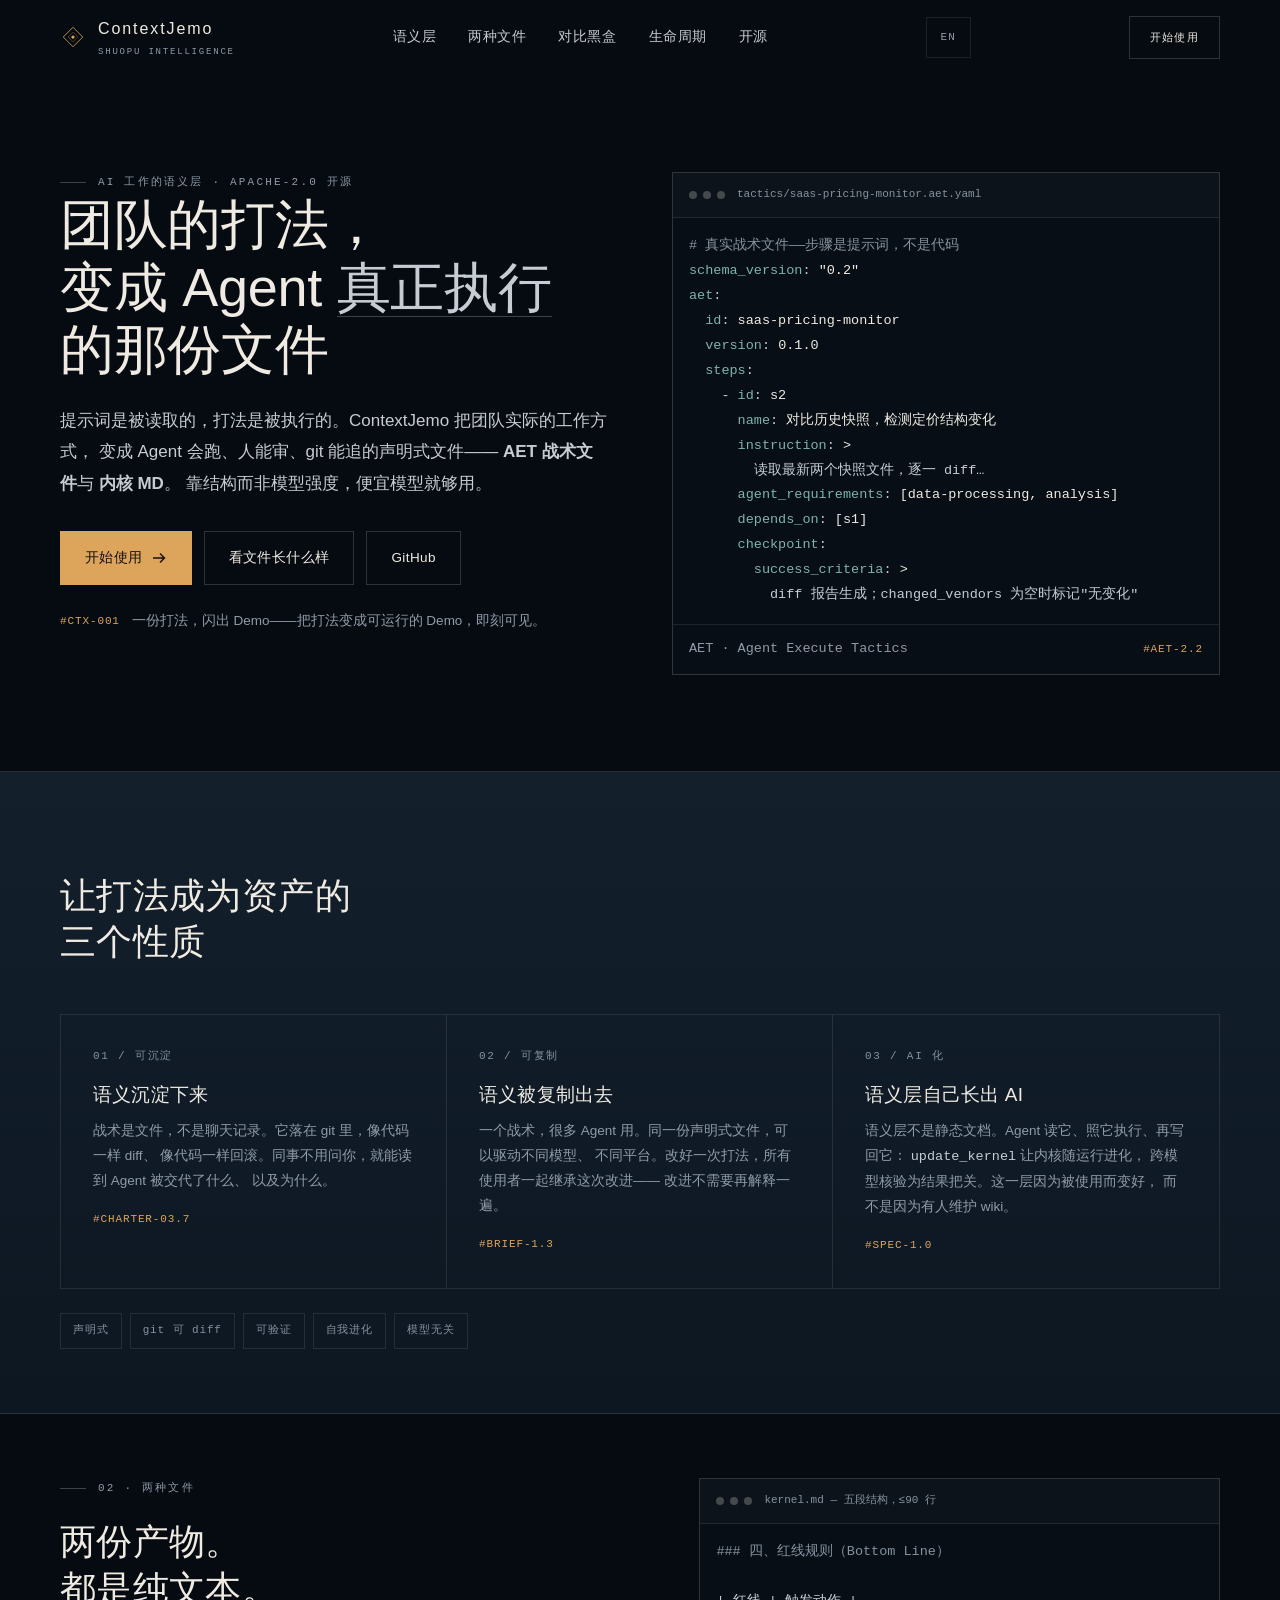
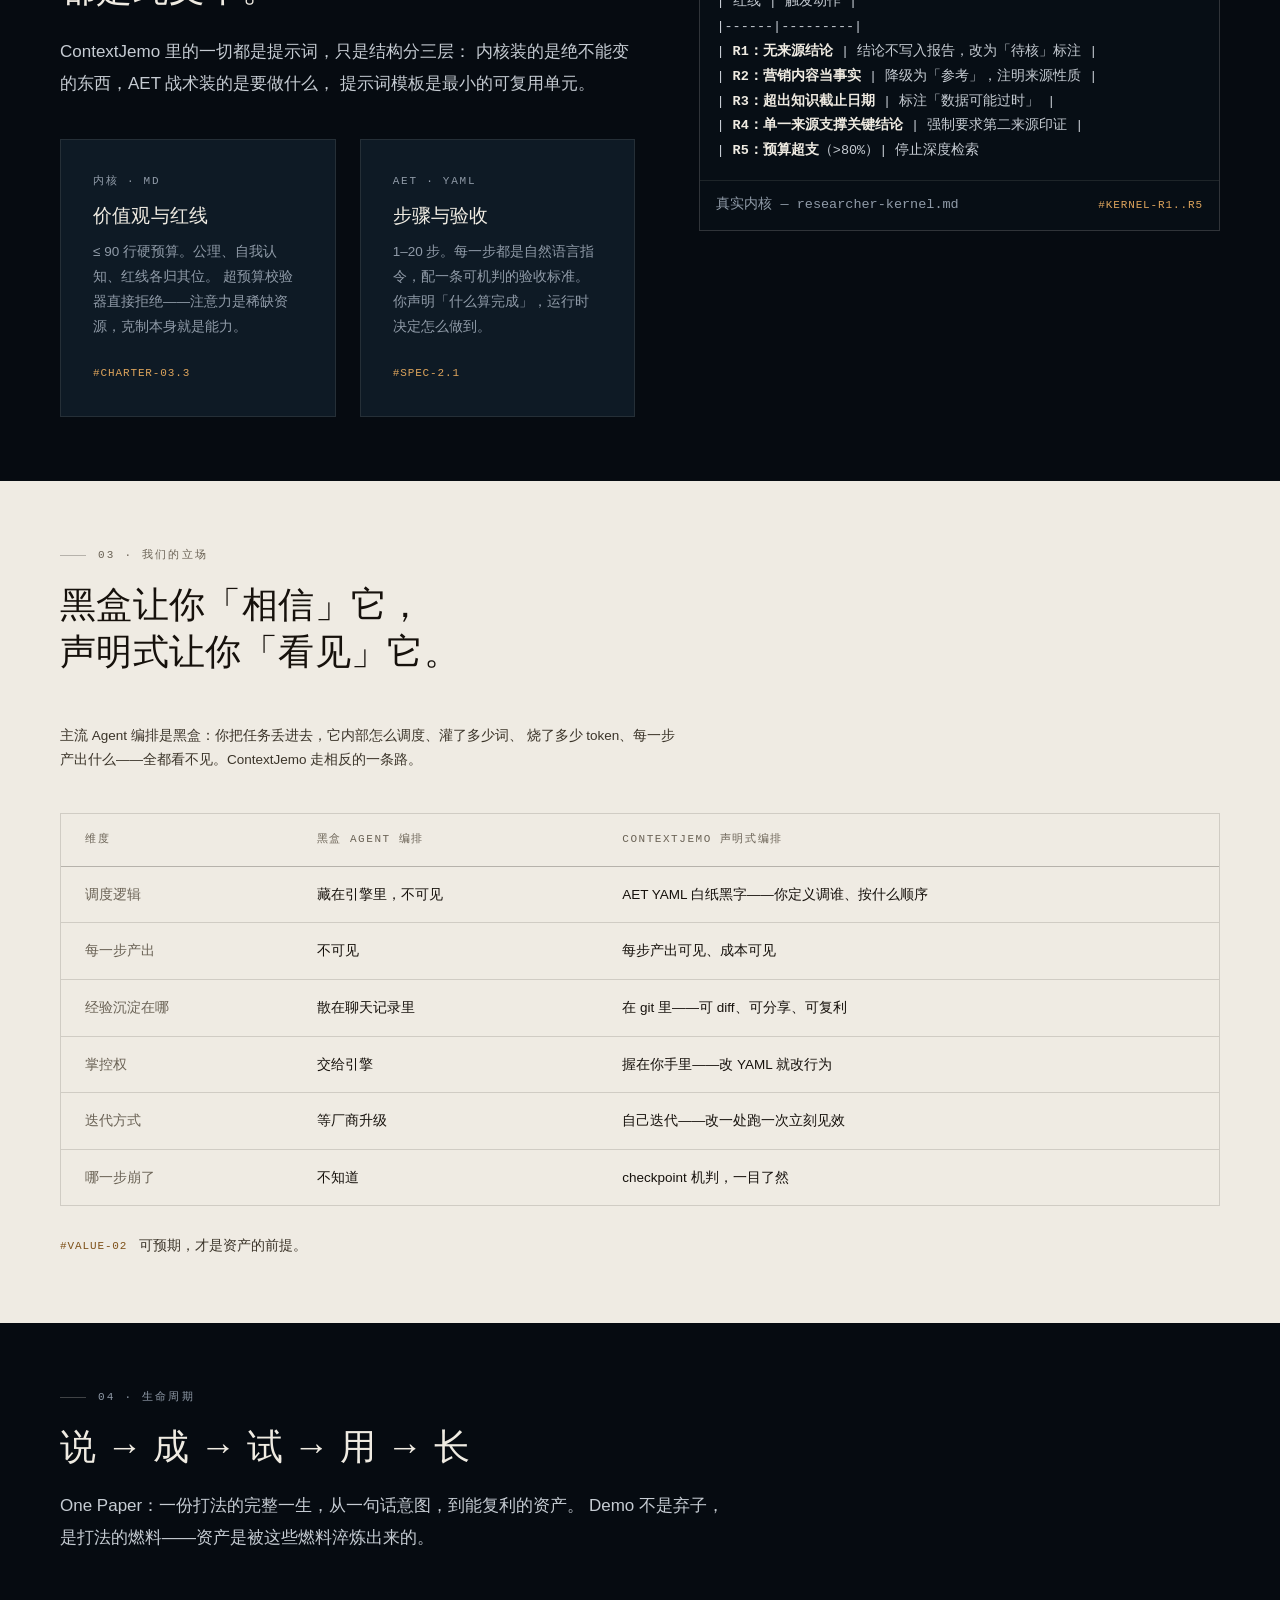
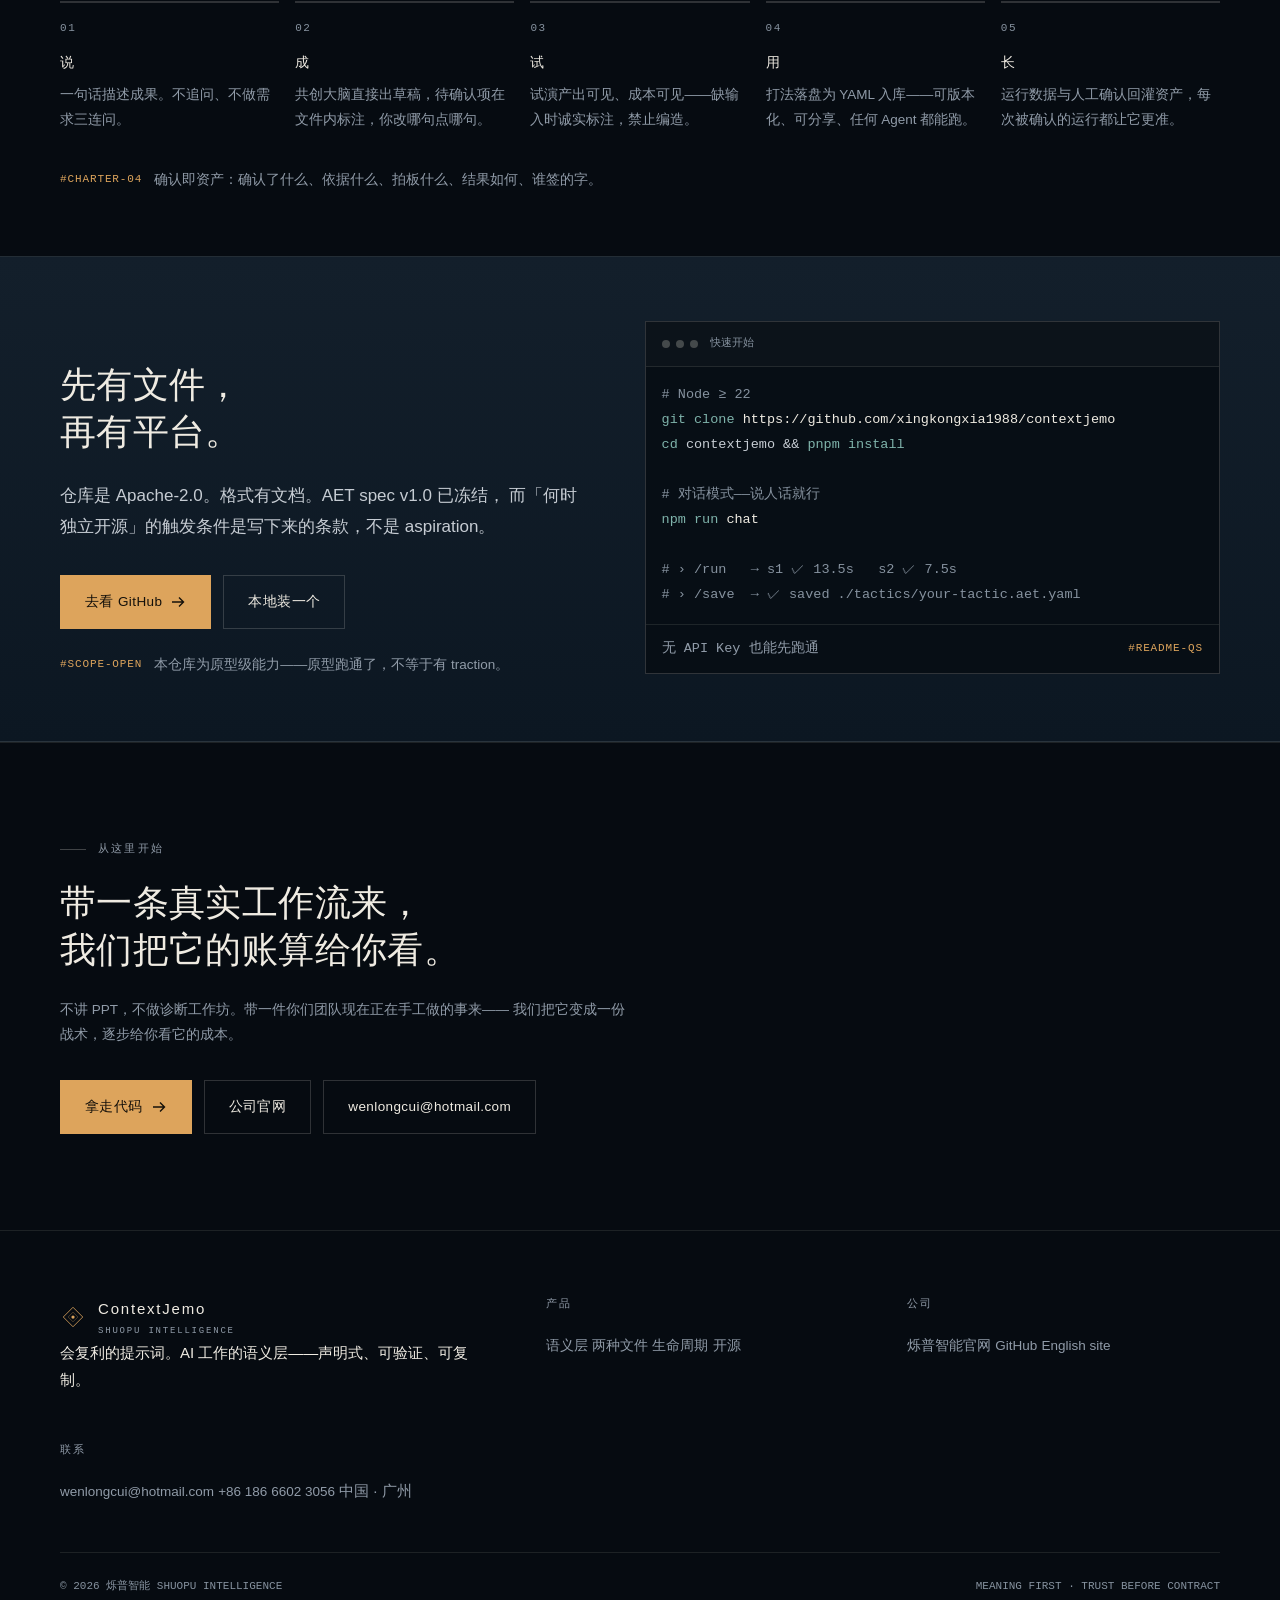
==== cn/index.html @ 175b1770 "ContextJemo 双语产品站（英文根路径 + /cn/ 中文） - 主题：语义层 AI —— 可沉淀 / 可复制 / 语义层 AI 化 - 设计系统按 design/creed.md 收紧：6 " ====
<!DOCTYPE html>
<html lang="zh-CN">
<head>
<meta charset="UTF-8">
<meta name="viewport" content="width=device-width, initial-scale=1.0">
<title>ContextJemo — AI 工作的语义层 | 会复利的提示词</title>
<meta name="description" content="ContextJemo 是 AI 工作的语义层。把团队的打法变成 Agent 真正执行的可执行文件——声明式、可验证、可复制。便宜模型就够。">
<meta name="theme-color" content="#060B11">
<meta property="og:title" content="ContextJemo — AI 工作的语义层">
<meta property="og:description" content="把团队的打法变成 Agent 真正执行的可执行文件。">
<meta property="og:type" content="website">
<link rel="stylesheet" href="../assets/css/site.css">
<link rel="icon" href="../assets/logo/cj-favicon.svg" type="image/svg+xml">
<link rel="alternate" hreflang="zh-CN" href="/cn/">
<link rel="alternate" hreflang="en" href="/">
</head>
<body>

<a class="skip" href="#main">跳到主要内容</a>

<header class="nav">
  <div class="wrap">
    <a class="brand" href="./" aria-label="ContextJemo 首页">
      <svg viewBox="0 0 32 32" fill="none" aria-hidden="true">
        <path d="M16 4 L28 16 L16 28 L4 16 Z" stroke="#DDA45C" stroke-width="1"/>
        <path d="M16 10 L22 16 L16 22 L10 16 Z" stroke="#DDA45C" stroke-width="0.8" opacity="0.45"/>
        <circle cx="16" cy="16" r="2" fill="#DDA45C"/>
      </svg>
      <span class="brand-name">ContextJemo<span>SHUOPU INTELLIGENCE</span></span>
    </a>
    <nav class="nav-links" id="navLinks">
      <a href="#semantic-layer">语义层</a>
      <a href="#files">两种文件</a>
      <a href="#blackbox">对比黑盒</a>
      <a href="#lifecycle">生命周期</a>
      <a href="#open">开源</a>
      <a class="nav-mobile-cta" href="#start">开始使用 →</a>
    </nav>
    <a class="nav-lang" href="../" lang="en" hreflang="en" aria-label="English version">EN</a>
    <a class="nav-cta" href="#start">开始使用</a>
    <button class="burger" aria-label="菜单" aria-expanded="false"><span></span><span></span><span></span></button>
  </div>
</header>

<main id="main">

<!-- ================= HERO ================= -->
<section class="hero">
  <div class="wrap hero-grid">
    <div>
      <div class="eyebrow rv">AI 工作的语义层 · Apache-2.0 开源</div>
      <h1 class="h-display rv rv-d1">团队的打法，<br>变成 Agent <span class="hl">真正执行</span><br>的那份文件</h1>
      <p class="hero-sub rv rv-d2">
        提示词是被读取的，打法是被执行的。ContextJemo 把团队实际的工作方式，
        变成 Agent 会跑、人能审、git 能追的声明式文件——
        <strong style="color:var(--text-2)">AET 战术文件</strong>与
        <strong style="color:var(--text-2)">内核 MD</strong>。
        靠结构而非模型强度，便宜模型就够用。
      </p>
      <div class="hero-actions rv rv-d3">
        <a class="btn btn--solid" href="#start">
          开始使用
          <svg viewBox="0 0 16 16" fill="none" stroke="currentColor" stroke-width="1.4"><path d="M2 8h11M9 3.5 13.5 8 9 12.5"/></svg>
        </a>
        <a class="btn btn--ghost" href="#files">看文件长什么样</a>
        <a class="btn btn--ghost" href="https://github.com/xingkongxia1988/contextjemo">GitHub</a>
      </div>
      <div class="hero-note rv rv-d3">
        <span class="trace">#CTX-001</span>
        <span class="small">一份打法，闪出 Demo——把打法变成可运行的 Demo，即刻可见。</span>
      </div>
    </div>

    <!-- 真实产物：AET YAML 片段 -->
    <div class="rv rv-d2">
      <div class="art">
        <div class="art-head">
          <div class="art-dots"><i></i><i></i><i></i></div>
          <span class="art-path">tactics/saas-pricing-monitor.aet.yaml</span>
        </div>
        <div class="art-body">
<pre><span class="c"># 真实战术文件——步骤是提示词，不是代码</span>
<span class="k">schema_version</span>: <span class="v">"0.2"</span>
<span class="k">aet</span>:
  <span class="k">id</span>: <span class="v">saas-pricing-monitor</span>
  <span class="k">version</span>: <span class="v">0.1.0</span>
  <span class="k">steps</span>:
    - <span class="k">id</span>: <span class="v">s2</span>
      <span class="k">name</span>: <span class="v">对比历史快照，检测定价结构变化</span>
      <span class="k">instruction</span>: <span class="v">&gt;</span>
        读取最新两个快照文件，逐一 diff…
      <span class="k">agent_requirements</span>: <span class="v">[data-processing, analysis]</span>
      <span class="k">depends_on</span>: <span class="v">[s1]</span>
      <span class="k">checkpoint</span>:
        <span class="k">success_criteria</span>: <span class="v">&gt;</span>
          diff 报告生成；changed_vendors 为空时标记"无变化"</pre>
        </div>
        <div class="art-foot">
          <span class="small mono">AET · Agent Execute Tactics</span>
          <span class="trace">#AET-2.2</span>
        </div>
      </div>
    </div>
  </div>
</section>

<!-- ================= 语义层 ================= -->
<section class="section bg-2 section--line" id="semantic-layer">
  <div class="wrap">
    <div class="sec-head">
      <div class="eyebrow rv">01 · 语义层</div>
      <h2 class="h2 rv rv-d1">让打法成为资产的<br>三个性质</h2>
    </div>

    <div class="pillars">
      <div class="pillar rv">
        <div class="num">01 / 可沉淀</div>
        <h3>语义沉淀下来</h3>
        <p>
          战术是文件，不是聊天记录。它落在 git 里，像代码一样 diff、
          像代码一样回滚。同事不用问你，就能读到 Agent 被交代了什么、
          以及为什么。
        </p>
        <span class="trace">#CHARTER-03.7</span>
      </div>
      <div class="pillar rv rv-d1">
        <div class="num">02 / 可复制</div>
        <h3>语义被复制出去</h3>
        <p>
          一个战术，很多 Agent 用。同一份声明式文件，可以驱动不同模型、
          不同平台。改好一次打法，所有使用者一起继承这次改进——
          改进不需要再解释一遍。
        </p>
        <span class="trace">#BRIEF-1.3</span>
      </div>
      <div class="pillar rv rv-d2">
        <div class="num">03 / AI 化</div>
        <h3>语义层自己长出 AI</h3>
        <p>
          语义层不是静态文档。Agent 读它、照它执行、再写回它：
          <span class="mono" style="color:var(--text-2)">update_kernel</span> 让内核随运行进化，
          跨模型核验为结果把关。这一层因为被使用而变好，
          而不是因为有人维护 wiki。
        </p>
        <span class="trace">#SPEC-1.0</span>
      </div>
    </div>

    <div class="chips">
      <span class="chip">声明式</span>
      <span class="chip">git 可 diff</span>
      <span class="chip">可验证</span>
      <span class="chip">自我进化</span>
      <span class="chip">模型无关</span>
    </div>
  </div>
</section>

<!-- ================= 文件形态 ================= -->
<section class="section" id="files">
  <div class="wrap">
    <div class="split">
      <div>
        <div class="eyebrow rv">02 · 两种文件</div>
        <h2 class="h2 rv rv-d1" style="margin-top:20px">两份产物。<br>都是纯文本。</h2>
        <p class="lead rv rv-d2" style="margin-top:24px">
          ContextJemo 里的一切都是提示词，只是结构分三层：
          内核装的是绝不能变的东西，AET 战术装的是要做什么，
          提示词模板是最小的可复用单元。
        </p>
        <div class="pcards pcards--duo" style="margin-top:40px">
          <div class="pcard rv">
            <div class="kicker">内核 · MD</div>
            <h3>价值观与红线</h3>
            <p>
              ≤ 90 行硬预算。公理、自我认知、红线各归其位。
              超预算校验器直接拒绝——注意力是稀缺资源，克制本身就是能力。
            </p>
            <span class="trace">#CHARTER-03.3</span>
          </div>
          <div class="pcard rv rv-d1">
            <div class="kicker">AET · YAML</div>
            <h3>步骤与验收</h3>
            <p>
              1–20 步。每一步都是自然语言指令，配一条可机判的验收标准。
              你声明「什么算完成」，运行时决定怎么做到。
            </p>
            <span class="trace">#SPEC-2.1</span>
          </div>
        </div>
      </div>

      <div class="rv rv-d2">
        <div class="art">
          <div class="art-head">
            <div class="art-dots"><i></i><i></i><i></i></div>
            <span class="art-path">kernel.md — 五段结构，≤90 行</span>
          </div>
          <div class="art-body">
<pre><span class="c">### 四、红线规则（Bottom Line）</span>

| 红线 | 触发动作 |
|------|---------|
| <span class="w">R1：无来源结论</span> | 结论不写入报告，改为「待核」标注 |
| <span class="w">R2：营销内容当事实</span> | 降级为「参考」，注明来源性质 |
| <span class="w">R3：超出知识截止日期</span> | 标注「数据可能过时」 |
| <span class="w">R4：单一来源支撑关键结论</span> | 强制要求第二来源印证 |
| <span class="w">R5：预算超支</span>（>80%）| 停止深度检索</pre>
          </div>
          <div class="art-foot">
            <span class="small mono">真实内核 — researcher-kernel.md</span>
            <span class="trace">#KERNEL-R1..R5</span>
          </div>
        </div>
      </div>
    </div>
  </div>
</section>

<!-- ================= 声明式 vs 黑盒 ================= -->
<section class="section sheet" id="blackbox">
  <div class="wrap">
    <div class="sec-head">
      <div class="eyebrow rv">03 · 我们的立场</div>
      <h2 class="h2 rv rv-d1">黑盒让你「相信」它，<br>声明式让你「看见」它。</h2>
    </div>
    <p class="lede-note rv rv-d2" style="max-width:46em">
      主流 Agent 编排是黑盒：你把任务丢进去，它内部怎么调度、灌了多少词、
      烧了多少 token、每一步产出什么——全都看不见。ContextJemo 走相反的一条路。
    </p>

    <div class="tbl-wrap rv rv-d3" style="margin-top:40px">
      <table class="tbl">
        <thead>
          <tr><th>维度</th><th>黑盒 Agent 编排</th><th>ContextJemo 声明式编排</th></tr>
        </thead>
        <tbody>
          <tr><td>调度逻辑</td><td>藏在引擎里，不可见</td><td class="ours">AET YAML 白纸黑字——你定义调谁、按什么顺序</td></tr>
          <tr><td>每一步产出</td><td>不可见</td><td class="ours">每步产出可见、成本可见</td></tr>
          <tr><td>经验沉淀在哪</td><td>散在聊天记录里</td><td class="ours">在 git 里——可 diff、可分享、可复利</td></tr>
          <tr><td>掌控权</td><td>交给引擎</td><td class="ours">握在你手里——改 YAML 就改行为</td></tr>
          <tr><td>迭代方式</td><td>等厂商升级</td><td class="ours">自己迭代——改一处跑一次立刻见效</td></tr>
          <tr><td>哪一步崩了</td><td>不知道</td><td class="ours">checkpoint 机判，一目了然</td></tr>
        </tbody>
      </table>
    </div>

    <div class="hero-note rv" style="margin-top:28px">
      <span class="trace">#VALUE-02</span>
      <span class="small">可预期，才是资产的前提。</span>
    </div>
  </div>
</section>

<!-- ================= 生命周期 ================= -->
<section class="section" id="lifecycle">
  <div class="wrap">
    <div class="sec-head">
      <div class="eyebrow rv">04 · 生命周期</div>
      <h2 class="h2 rv rv-d1">说 → 成 → 试 → 用 → 长</h2>
      <p class="lead rv rv-d2" style="margin-top:20px;max-width:40em">
        One Paper：一份打法的完整一生，从一句话意图，到能复利的资产。
        Demo 不是弃子，是打法的燃料——资产是被这些燃料淬炼出来的。
      </p>
    </div>

    <div class="steps">
      <div class="step rv"><div class="n">01</div><h4>说</h4><p>一句话描述成果。不追问、不做需求三连问。</p></div>
      <div class="step rv rv-d1"><div class="n">02</div><h4>成</h4><p>共创大脑直接出草稿，待确认项在文件内标注，你改哪句点哪句。</p></div>
      <div class="step rv rv-d2"><div class="n">03</div><h4>试</h4><p>试演产出可见、成本可见——缺输入时诚实标注，禁止编造。</p></div>
      <div class="step rv rv-d3"><div class="n">04</div><h4>用</h4><p>打法落盘为 YAML 入库——可版本化、可分享、任何 Agent 都能跑。</p></div>
      <div class="step rv"><div class="n">05</div><h4>长</h4><p>运行数据与人工确认回灌资产，每次被确认的运行都让它更准。</p></div>
    </div>

    <div class="hero-note rv" style="margin-top:36px">
      <span class="trace">#CHARTER-04</span>
      <span class="small">确认即资产：确认了什么、依据什么、拍板什么、结果如何、谁签的字。</span>
    </div>
  </div>
</section>

<!-- ================= 开源 ================= -->
<section class="section bg-2 section--line" id="open">
  <div class="wrap">
    <div class="split split--rev">
      <div>
        <div class="eyebrow rv">05 · 开源</div>
        <h2 class="h2 rv rv-d1" style="margin-top:20px">先有文件，<br>再有平台。</h2>
        <p class="lead rv rv-d2" style="margin-top:24px">
          仓库是 Apache-2.0。格式有文档。AET spec v1.0 已冻结，
          而「何时独立开源」的触发条件是写下来的条款，不是 aspiration。
        </p>
        <div class="cta-actions rv rv-d3">
          <a class="btn btn--solid" href="https://github.com/xingkongxia1988/contextjemo">
            去看 GitHub
            <svg viewBox="0 0 16 16" fill="none" stroke="currentColor" stroke-width="1.4"><path d="M2 8h11M9 3.5 13.5 8 9 12.5"/></svg>
          </a>
          <a class="btn btn--ghost" href="#start">本地装一个</a>
        </div>
        <div class="hero-note rv rv-d3">
          <span class="trace">#SCOPE-OPEN</span>
          <span class="small">本仓库为原型级能力——原型跑通了，不等于有 traction。</span>
        </div>
      </div>

      <div class="rv rv-d2">
        <div class="art">
          <div class="art-head">
            <div class="art-dots"><i></i><i></i><i></i></div>
            <span class="art-path">快速开始</span>
          </div>
          <div class="art-body">
<pre><span class="c"># Node ≥ 22</span>
<span class="k">git clone</span> <span class="v">https://github.com/xingkongxia1988/contextjemo</span>
<span class="k">cd</span> contextjemo &amp;&amp; <span class="k">pnpm install</span>

<span class="c"># 对话模式——说人话就行</span>
<span class="k">npm run</span> <span class="v">chat</span>

<span class="c"># › /run   → s1 ✓ 13.5s   s2 ✓ 7.5s</span>
<span class="c"># › /save  → ✓ saved ./tactics/your-tactic.aet.yaml</span></pre>
          </div>
          <div class="art-foot">
            <span class="small mono">无 API Key 也能先跑通</span>
            <span class="trace">#README-QS</span>
          </div>
        </div>
      </div>
    </div>
  </div>
</section>

<!-- ================= CTA ================= -->
<section class="cta" id="start">
  <div class="wrap">
    <div class="eyebrow rv">从这里开始</div>
    <h2 class="h2 rv rv-d1" style="margin-top:20px">带一条真实工作流来，<br>我们把它的账算给你看。</h2>
    <p class="lede-note rv rv-d2">
      不讲 PPT，不做诊断工作坊。带一件你们团队现在正在手工做的事来——
      我们把它变成一份战术，逐步给你看它的成本。
    </p>
    <div class="cta-actions rv rv-d3">
      <a class="btn btn--solid" href="https://github.com/xingkongxia1988/contextjemo">
        拿走代码
        <svg viewBox="0 0 16 16" fill="none" stroke="currentColor" stroke-width="1.4"><path d="M2 8h11M9 3.5 13.5 8 9 12.5"/></svg>
      </a>
      <a class="btn btn--ghost" href="https://xingkongxia1988.github.io/shuopu-site/">公司官网</a>
      <a class="btn btn--ghost" href="mailto:wenlongcui@hotmail.com">wenlongcui@hotmail.com</a>
    </div>
  </div>
</section>

</main>

<footer class="footer">
  <div class="wrap">
    <div class="foot-top">
      <div class="foot-brand">
        <a class="brand" href="./">
          <svg viewBox="0 0 32 32" fill="none" aria-hidden="true">
            <path d="M16 4 L28 16 L16 28 L4 16 Z" stroke="#DDA45C" stroke-width="1"/>
            <path d="M16 10 L22 16 L16 22 L10 16 Z" stroke="#DDA45C" stroke-width="0.8" opacity="0.45"/>
            <circle cx="16" cy="16" r="2" fill="#DDA45C"/>
          </svg>
          <span class="brand-name">ContextJemo<span>SHUOPU INTELLIGENCE</span></span>
        </a>
        <p>会复利的提示词。AI 工作的语义层——声明式、可验证、可复制。</p>
      </div>
      <div class="foot-col">
        <h5>产品</h5>
        <a href="#semantic-layer">语义层</a>
        <a href="#files">两种文件</a>
        <a href="#lifecycle">生命周期</a>
        <a href="#open">开源</a>
      </div>
      <div class="foot-col">
        <h5>公司</h5>
        <a href="https://xingkongxia1988.github.io/shuopu-site/">烁普智能官网</a>
        <a href="https://github.com/xingkongxia1988/contextjemo">GitHub</a>
        <a href="../" lang="en" hreflang="en">English site</a>
      </div>
      <div class="foot-col">
        <h5>联系</h5>
        <a href="mailto:wenlongcui@hotmail.com">wenlongcui@hotmail.com</a>
        <a href="tel:18666023056">+86 186 6602 3056</a>
        <span style="color:var(--muted)">中国 · 广州</span>
      </div>
    </div>
    <div class="foot-bot">
      <span>© 2026 烁普智能 SHUOPU INTELLIGENCE</span>
      <span>MEANING FIRST · TRUST BEFORE CONTRACT</span>
    </div>
  </div>
</footer>

<script src="../assets/js/site.js"></script>
</body>
</html>
---- assets/css/site.css ----
/* ==========================================================================
   ContextJemo — Semantic Layer AI
   Design system — dark editorial / infrastructure
   派生自 烁普智能 shuopu-site（同一家族语法），按 creed.md 收紧：
     · 6 档字阶 · 10 档间距 · 1 个强调色（琥珀）
     · 宋体只出现在纸面段（.sheet）
     · 版面主体只放真实产物（AET YAML / Kernel / 确认事件）
   ========================================================================== */

:root {
  /* ---- 明度阶梯 ---- */
  --ink-0: #060B11;
  --ink-1: #0E1A25;
  --ink-1h: #131F2B;
  --ink-1b: #0C1722;
  --ink-2: #16232F;
  --ink-console: #070E15;

  /* ---- 文字 ---- */
  --text: #EFEBE2;
  --text-2: #C6CCD3;
  --muted: #909BA8;
  --muted-2: #86929F;

  /* ---- 线 ---- */
  --line: rgba(232, 228, 218, 0.10);
  --line-2: rgba(232, 228, 218, 0.18);
  --line-3: rgba(232, 228, 218, 0.26);

  /* ---- 强调（唯一）---- */
  --amber: #DDA45C;
  --amber-2: #F0C48A;
  --amber-dim: rgba(221, 164, 92, 0.14);
  --teal: #7FB3AB;

  /* ---- 纸面（反相页）---- */
  --paper: #EFEBE3;
  --paper-2: #E8E3D9;
  --paper-ink: #16110C;
  --paper-ink-2: #3B3429;
  --paper-ink-3: #6A6255;
  --paper-line: rgba(22, 17, 12, 0.14);
  --paper-line-2: rgba(22, 17, 12, 0.26);
  --paper-amber: #7E5119;
  --paper-teal: #2C645E;

  /* ---- 字体 ---- */
  --sans: "Inter", -apple-system, BlinkMacSystemFont, "Segoe UI", "PingFang SC",
    "Hiragino Sans GB", "Microsoft YaHei", "Source Han Sans SC", "Noto Sans CJK SC", sans-serif;
  --serif: "Songti SC", "Source Han Serif SC", "Noto Serif CJK SC", "Noto Serif SC",
    "STSong", "SimSun", Georgia, serif;
  --mono: "SF Mono", "JetBrains Mono", "IBM Plex Mono", Menlo, Consolas, monospace;

  /* ---- 6 档字阶（全站唯一）---- */
  --fs-1: clamp(32px, 4.4vw, 54px);   /* display */
  --fs-2: clamp(25px, 2.9vw, 36px);   /* h2 */
  --fs-3: 19px;                        /* h3 */
  --fs-4: 15px;                        /* body */
  --fs-5: 13.5px;                      /* small */
  --fs-6: 11px;                        /* label / mono */

  /* ---- 10 档间距（全站唯一）---- */
  --sp-1: 4px;   --sp-2: 8px;   --sp-3: 12px;  --sp-4: 16px;  --sp-5: 24px;
  --sp-6: 32px;  --sp-7: 48px;  --sp-8: 64px;  --sp-9: 96px;  --sp-10: 128px;

  --w: 1240px;
  --pad: 40px;
  --nav-h: 76px;
  --rh-1: var(--sp-9);
  --rh-2: var(--sp-8);
  --rh-3: var(--sp-7);

  --ease: cubic-bezier(0.22, 0.61, 0.36, 1);
  --t-fast: 0.24s;
  --t-mid: 0.4s;
  --rv: 0.7s;
}

* { margin: 0; padding: 0; box-sizing: border-box; }

html {
  scroll-behavior: smooth;
  scroll-padding-top: calc(var(--nav-h) + 20px);
  -webkit-text-size-adjust: 100%;
}

body {
  background: var(--ink-0);
  color: var(--text);
  font-family: var(--sans);
  font-size: var(--fs-4);
  line-height: 1.8;
  font-weight: 400;
  text-rendering: optimizeLegibility;
  overflow-x: clip;
}

/* grid/flex 子项默认 min-width:auto 会被内容最小宽撑破视口 —— 统一放开 */
.hero-grid > *, .split > *, .g2 > *, .g3 > *, .g4 > *,
.pcards > *, .pillars > *, .steps > * { min-width: 0; }

::selection { background: var(--amber); color: #0A121B; }
.sheet ::selection { background: var(--paper-amber); color: var(--paper); }

a { color: inherit; text-decoration: none; }
img, svg { display: block; max-width: 100%; }
ul { list-style: none; }
button { font: inherit; color: inherit; }

:focus { outline: none; }
:focus-visible { outline: 2px solid var(--amber); outline-offset: 3px; }
.sheet :focus-visible { outline-color: var(--paper-amber); }

.skip {
  position: fixed; top: 10px; left: 10px; z-index: 300;
  padding: 10px 16px; background: var(--amber); color: #14100A;
  font-size: var(--fs-5); font-weight: 500;
  transform: translateY(-160%); transition: transform var(--t-fast) var(--ease);
}
.skip:focus-visible { transform: none; }

.sr-only {
  position: absolute; width: 1px; height: 1px; padding: 0; margin: -1px;
  overflow: hidden; clip: rect(0 0 0 0); white-space: nowrap; border: 0;
}

/* ---------- layout ---------- */
.wrap { max-width: var(--w); margin: 0 auto; padding: 0 var(--pad); }
.section { padding: var(--rh-2) 0; position: relative; }
.section--xl { padding: var(--rh-1) 0; }
.section--tight { padding: var(--rh-3) 0; }
.bg-2 {
  background: linear-gradient(180deg, var(--ink-1h) 0%, var(--ink-1b) 100%);
  border-top: 1px solid var(--line);
  border-bottom: 1px solid var(--line);
}
.bg-3 { background: var(--ink-2); }
.g2 { display: grid; grid-template-columns: 1fr 1fr; gap: var(--sp-7); }
.g3 { display: grid; grid-template-columns: repeat(3, 1fr); gap: var(--sp-6); }
.g4 { display: grid; grid-template-columns: repeat(4, 1fr); gap: var(--sp-5); }
.split { display: grid; grid-template-columns: 1.05fr 0.95fr; gap: var(--sp-8); align-items: start; }
.split--rev { grid-template-columns: 0.95fr 1.05fr; }
.hr { height: 1px; background: var(--line); border: 0; }

/* ---------- type（6 档）---------- */
.eyebrow {
  font-family: var(--mono);
  font-size: var(--fs-6);
  letter-spacing: 0.2em;
  text-transform: uppercase;
  color: var(--muted);
  display: flex; align-items: center; gap: var(--sp-3);
  font-weight:  500; flex-wrap: wrap; line-height: 1.9;
}
.eyebrow::before {
  content: ""; width: 26px; height: 1px; background: var(--line-3); flex: none;
}
h1, h2, h3 { font-weight: 400; line-height: 1.28; letter-spacing: 0.01em; }
.h-display {
  font-family: var(--sans);
  font-size: var(--fs-1);
  line-height: 1.16;
  letter-spacing: -0.005em;
  text-wrap: balance;
}
.h2 { font-family: var(--sans); font-size: var(--fs-2); line-height: 1.3; text-wrap: balance; }
.h3 { font-size: var(--fs-3); line-height: 1.55; font-weight: 500; letter-spacing: 0.01em; }
.lead { font-size: 17px; line-height: 1.85; color: var(--text-2); }
.small { font-size: var(--fs-5); line-height: 1.8; color: var(--muted); }
.body-sm { font-size: var(--fs-5); line-height: 1.85; color: var(--muted); }
.mono { font-family: var(--mono); font-variant-numeric: tabular-nums; }

/* 琥珀全站只两处：.btn--solid（主 CTA 底色）· .trace（trace id 文字）
   其余出现（selection / focus / skip）属功能性反馈，非版面强调 */

/* 标题强调：中性处理，不占琥珀 */
.hl {
  color: var(--text-2);
  box-shadow: inset 0 -1px 0 var(--line-3);
}

/* trace id —— 全站唯一的琥珀文字（creed §记忆点）*/
.trace {
  font-family: var(--mono);
  font-size: var(--fs-6);
  color: var(--amber);
  letter-spacing: 0.08em;
  white-space: nowrap;
}

/* ---------- nav ---------- */
.nav {
  position: fixed; inset: 0 0 auto 0; z-index: 100;
  height: var(--nav-h); display: flex; align-items: center;
  transition: background var(--t-mid) var(--ease), border-color var(--t-mid) var(--ease);
  border-bottom: 1px solid transparent;
}
.nav.scrolled {
  background: rgba(6, 11, 17, 0.88);
  backdrop-filter: blur(18px) saturate(140%);
  -webkit-backdrop-filter: blur(18px) saturate(140%);
  border-bottom-color: var(--line);
}
.nav .wrap { display: flex; align-items: center; justify-content: space-between; width: 100%; }
.brand { display: flex; align-items: center; gap: var(--sp-3); }
.brand svg { width: 26px; height: 26px; flex: none; }
.brand-name { font-size: 16px; letter-spacing: 0.12em; font-weight: 500; }
.brand-name span {
  font-family: var(--mono); font-size: 9px; letter-spacing: 0.2em;
  color: var(--muted); display: block; margin-top: 1px; font-weight: 400;
}
.nav-links { display: flex; align-items: center; gap: var(--sp-6); }
.nav-links a {
  font-size: var(--fs-5); color: var(--text-2); letter-spacing: 0.04em;
  position: relative; padding: 4px 0; transition: color var(--t-fast);
}
.nav-links a::after {
  content: ""; position: absolute; left: 0; bottom: 0;
  width: 0; height: 1px; background: var(--line-3);
  transition: width 0.35s var(--ease);
}
.nav-links a:hover, .nav-links a:focus-visible { color: var(--text); }
.nav-links a:hover::after, .nav-links a:focus-visible::after { width: 100%; }
.nav-mobile-cta { display: none; }
.nav-cta {
  font-size: var(--fs-6); letter-spacing: 0.12em;
  border: 1px solid var(--line-2); padding: 11px 20px; color: var(--text);
  transition: border-color var(--t-fast) var(--ease), background var(--t-fast) var(--ease);
  white-space: nowrap;
}
.nav-cta:hover, .nav-cta:focus-visible { border-color: var(--line-3); background: rgba(232, 228, 218, 0.05); }
.nav-lang {
  font-family: var(--mono); font-size: var(--fs-6); letter-spacing: 0.1em;
  color: var(--muted); border: 1px solid var(--line); padding: 10px 14px;
  transition: color var(--t-fast), border-color var(--t-fast);
}
.nav-lang:hover, .nav-lang:focus-visible { color: var(--text); border-color: var(--line-2); }
.burger {
  display: none; width: 40px; height: 40px; background: none; border: 0;
  cursor: pointer; position: relative;
}
.burger span {
  position: absolute; left: 9px; right: 9px; height: 1px; background: var(--text);
  transition: transform var(--t-fast) var(--ease), opacity var(--t-fast);
}
.burger span:nth-child(1) { top: 15px; }
.burger span:nth-child(2) { top: 20px; }
.burger span:nth-child(3) { top: 25px; }

/* ---------- buttons ---------- */
.btn {
  display: inline-flex; align-items: center; gap: var(--sp-2);
  font-size: var(--fs-5); letter-spacing: 0.03em;
  padding: 14px 24px; border: 1px solid var(--line-2);
  transition: background var(--t-fast) var(--ease), border-color var(--t-fast) var(--ease),
    color var(--t-fast) var(--ease);
}
.btn svg { width: 16px; height: 16px; flex: none; }
.btn--solid { background: var(--amber); color: #14100A; border-color: var(--amber); font-weight: 500; }
.btn--solid:hover, .btn--solid:focus-visible { background: var(--amber-2); border-color: var(--amber-2); }
.btn--ghost { color: var(--text); }
.btn--ghost:hover, .btn--ghost:focus-visible { border-color: var(--line-3); background: rgba(232, 228, 218, 0.05); }

/* ---------- hero ---------- */
.hero { padding: calc(var(--nav-h) + var(--sp-9)) 0 var(--rh-1); }
.hero-grid { display: grid; grid-template-columns: 1fr 1fr; gap: var(--sp-8); align-items: start; }
.hero-sub { font-size: 17px; line-height: 1.85; color: var(--text-2); margin-top: var(--sp-5); max-width: 34em; }
.hero-actions { display: flex; gap: var(--sp-3); margin-top: var(--sp-6); flex-wrap: wrap; }
.hero-note { margin-top: var(--sp-5); display: flex; gap: var(--sp-3); align-items: center; flex-wrap: wrap; }

/* ---------- 真实产物：代码面板 ---------- */
.art {
  background: var(--ink-console);
  border: 1px solid var(--line-2);
  overflow: hidden;
}
.art-head {
  display: flex; align-items: center; gap: var(--sp-3);
  padding: var(--sp-3) var(--sp-4);
  border-bottom: 1px solid var(--line);
  background: rgba(232, 228, 218, 0.02);
}
.art-dots { display: flex; gap: 6px; flex: none; }
.art-dots i { width: 8px; height: 8px; border-radius: 50%; background: var(--line-3); display: block; }
.art-path {
  font-family: var(--mono); font-size: var(--fs-6); color: var(--muted-2);
  overflow: hidden; text-overflow: ellipsis; white-space: nowrap;
}
.art-body { padding: var(--sp-4); overflow-x: auto; }
.art-body pre {
  font-family: var(--mono); font-size: var(--fs-5); line-height: 1.85;
  color: var(--text-2); white-space: pre;
}
.art-body pre .k { color: var(--teal); }
.art-body pre .v { color: var(--text); }
.art-body pre .c { color: var(--muted-2); }
.art-body pre .w { color: var(--text); font-weight: 600; }
.art-foot {
  border-top: 1px solid var(--line);
  padding: var(--sp-3) var(--sp-4);
  display: flex; justify-content: space-between; gap: var(--sp-4);
  align-items: center; flex-wrap: wrap;
}

/* ---------- cards ---------- */
.pcards { display: grid; grid-template-columns: repeat(3, 1fr); gap: var(--sp-5); }
.pcards--duo { grid-template-columns: 1fr 1fr; }
.pcard {
  border: 1px solid var(--line);
  padding: var(--sp-6);
  background: var(--ink-1);
  display: flex; flex-direction: column;
  transition: border-color var(--t-fast) var(--ease), transform var(--t-fast) var(--ease);
}
.pcard:hover { border-color: var(--line-3); }
.pcard .kicker {
  font-family: var(--mono); font-size: var(--fs-6); letter-spacing: 0.16em;
  text-transform: uppercase; color: var(--muted); margin-bottom: var(--sp-3);
}
.pcard h3 { font-size: var(--fs-3); font-weight: 500; margin-bottom: var(--sp-3); }
.pcard p { font-size: var(--fs-5); line-height: 1.85; color: var(--muted); }
.pcard .trace { margin-top: var(--sp-5); }

/* ---------- 语义三支柱 ---------- */
.pillars { display: grid; grid-template-columns: repeat(3, 1fr); gap: 0; border: 1px solid var(--line); }
.pillar { padding: var(--sp-6); border-right: 1px solid var(--line); }
.pillar:last-child { border-right: 0; }
.pillar .num {
  font-family: var(--mono); font-size: var(--fs-6); color: var(--muted-2);
  letter-spacing: 0.16em; margin-bottom: var(--sp-4);
}
.pillar h3 { font-size: var(--fs-3); font-weight: 500; margin-bottom: var(--sp-3); }
.pillar p { font-size: var(--fs-5); line-height: 1.85; color: var(--muted); }
.pillar .trace { display: inline-block; margin-top: var(--sp-4); }

/* ---------- steps ---------- */
.steps { display: grid; grid-template-columns: repeat(5, 1fr); gap: var(--sp-4); }
.step { border-top: 2px solid var(--line-2); padding-top: var(--sp-4); }
.step .n { font-family: var(--mono); font-size: var(--fs-6); color: var(--muted-2); letter-spacing: 0.14em; }
.step h4 { font-size: var(--fs-5); font-weight: 500; margin: var(--sp-3) 0 var(--sp-2); }
.step p { font-size: var(--fs-5); line-height: 1.8; color: var(--muted); }

/* ---------- table ---------- */
.tbl-wrap { overflow-x: auto; border: 1px solid var(--line); }
.tbl { width: 100%; border-collapse: collapse; min-width: 640px; }
.tbl th, .tbl td {
  text-align: left; padding: var(--sp-4) var(--sp-5);
  font-size: var(--fs-5); line-height: 1.75;
  border-bottom: 1px solid var(--line); vertical-align: top;
}
.tbl thead th {
  font-family: var(--mono); font-size: var(--fs-6); letter-spacing: 0.14em;
  text-transform: uppercase; color: var(--muted); font-weight: 500;
  border-bottom-color: var(--line-2);
}
.tbl tbody tr:last-child td { border-bottom: 0; }
.tbl td:first-child { color: var(--muted); }
.tbl td.ours { color: var(--text); }

/* ---------- 纸面段（宋体只在这里）---------- */
.sheet {
  background: var(--paper);
  color: var(--paper-ink);
  padding: var(--rh-2) 0;
  border-top: 1px solid var(--paper-edge);
  border-bottom: 1px solid var(--paper-edge);
}
.sheet .eyebrow { color: var(--paper-ink-3); }
.sheet .eyebrow::before { background: var(--paper-line-2); }
.sheet .h2 { font-family: var(--serif); }
.sheet .lead, .sheet .small { color: var(--paper-ink-2); }
.sheet .trace { color: var(--paper-amber); }
.sheet .art { background: #FBF9F4; border-color: var(--paper-line-2); }
.sheet .art-body pre { color: var(--paper-ink-2); }
.sheet .art-body pre .k { color: var(--paper-teal); }
.sheet .art-body pre .v { color: var(--paper-ink); }
.sheet .art-body pre .c { color: var(--paper-ink-3); }
.sheet .art-body pre .w { color: var(--paper-ink); font-weight: 600; }
.sheet .art-head { border-bottom-color: var(--paper-line); background: rgba(22, 17, 12, 0.03); }
.sheet .art-path { color: var(--paper-ink-3); }
.sheet .art-foot { border-top-color: var(--paper-line); }
.sheet .tbl-wrap { border-color: var(--paper-line); }
.sheet .tbl th, .sheet .tbl td { border-bottom-color: var(--paper-line); }
.sheet .tbl thead th { color: var(--paper-ink-3); border-bottom-color: var(--paper-line-2); }
.sheet .tbl td:first-child { color: var(--paper-ink-3); }
.sheet .tbl td.ours { color: var(--paper-ink); }
.sheet .lede-note { color: var(--paper-ink-2); }
.sheet .btn--ghost { border-color: var(--paper-line-2); color: var(--paper-ink); }
.sheet .btn--ghost:hover { background: rgba(22, 17, 12, 0.05); }

/* ---------- CTA ---------- */
.cta { padding: var(--rh-1) 0; border-top: 1px solid var(--line); }
.cta-actions { display: flex; gap: var(--sp-3); margin-top: var(--sp-6); flex-wrap: wrap; }

/* ---------- footer ---------- */
.footer { border-top: 1px solid var(--line); padding: var(--sp-8) 0 var(--sp-6); }
.foot-top { display: grid; grid-template-columns: 1.4fr 1fr 1fr; gap: var(--sp-7); }
.foot-brand .brand-name { font-size: 15px; }
.foot-col h5 {
  font-family: var(--mono); font-size: var(--fs-6); letter-spacing: 0.16em;
  text-transform: uppercase; color: var(--muted); font-weight: 500; margin-bottom: var(--sp-4);
}
.foot-col li { margin-bottom: var(--sp-2); }
.foot-col a { font-size: var(--fs-5); color: var(--muted); transition: color var(--t-fast); }
.foot-col a:hover, .foot-col a:focus-visible { color: var(--text); }
.foot-bot {
  margin-top: var(--sp-7); padding-top: var(--sp-5);
  border-top: 1px solid var(--line);
  display: flex; justify-content: space-between; gap: var(--sp-4); flex-wrap: wrap;
  font-size: var(--fs-6); color: var(--muted-2); font-family: var(--mono);
}

/* ---------- reveal ---------- */
.js .rv { opacity: 0; transform: translateY(18px); }
.js .rv.in { opacity: 1; transform: none; transition: opacity var(--rv) var(--ease), transform var(--rv) var(--ease); }
.js .rv-d1 { transition-delay: 0.06s; }
.js .rv-d2 { transition-delay: 0.12s; }
.js .rv-d3 { transition-delay: 0.18s; }

/* ---------- 声明条 ---------- */
.statement {
  font-size: clamp(22px, 2.8vw, 34px);
  line-height: 1.42; letter-spacing: -0.003em;
  max-width: 26em; text-wrap: balance;
}
.lede-note { font-size: var(--fs-5); color: var(--muted); margin-top: var(--sp-5); max-width: 42em; line-height: 1.85; }

.chips { display: flex; gap: var(--sp-2); flex-wrap: wrap; margin-top: var(--sp-5); }
.chip {
  font-family: var(--mono); font-size: var(--fs-6); letter-spacing: 0.08em;
  border: 1px solid var(--line); padding: 7px 12px; color: var(--muted-2);
}

.sec-head { margin-bottom: var(--rh-3); }
.sec-head .h2 { margin-top: var(--sp-4); }

/* ---------- responsive ---------- */
@media (max-width: 1024px) {
  .hero-grid { grid-template-columns: 1fr; gap: var(--sp-7); }
  .split, .split--rev { grid-template-columns: 1fr; gap: var(--sp-6); }
  .pillars { grid-template-columns: 1fr; }
  .pillar { border-right: 0; border-bottom: 1px solid var(--line); }
  .pillar:last-child { border-bottom: 0; }
  .steps { grid-template-columns: repeat(2, 1fr); }
  .pcards, .pcards--duo { grid-template-columns: 1fr; }
  .g3, .g4 { grid-template-columns: 1fr; }
  .foot-top { grid-template-columns: 1fr 1fr; }
}
@media (max-width: 760px) {
  :root { --pad: 22px; }
  .nav-links {
    display: none; position: fixed; inset: var(--nav-h) 0 auto 0;
    flex-direction: column; align-items: flex-start; gap: 0;
    background: rgba(6, 11, 17, 0.98); border-bottom: 1px solid var(--line);
    padding: var(--sp-4) var(--pad) var(--sp-5);
  }
  .nav-links.open { display: flex; }
  .nav-links a { padding: var(--sp-3) 0; width: 100%; }
  .nav-mobile-cta { display: block; }
  .nav-cta { display: none; }
  .burger { display: block; }
  .burger.on span:nth-child(1) { transform: translateY(5px) rotate(45deg); }
  .burger.on span:nth-child(2) { opacity: 0; }
  .burger.on span:nth-child(3) { transform: translateY(-5px) rotate(-45deg); }
  .steps { grid-template-columns: 1fr; }
  .foot-top { grid-template-columns: 1fr; }
  .hero { padding-top: calc(var(--nav-h) + var(--sp-7)); }
}
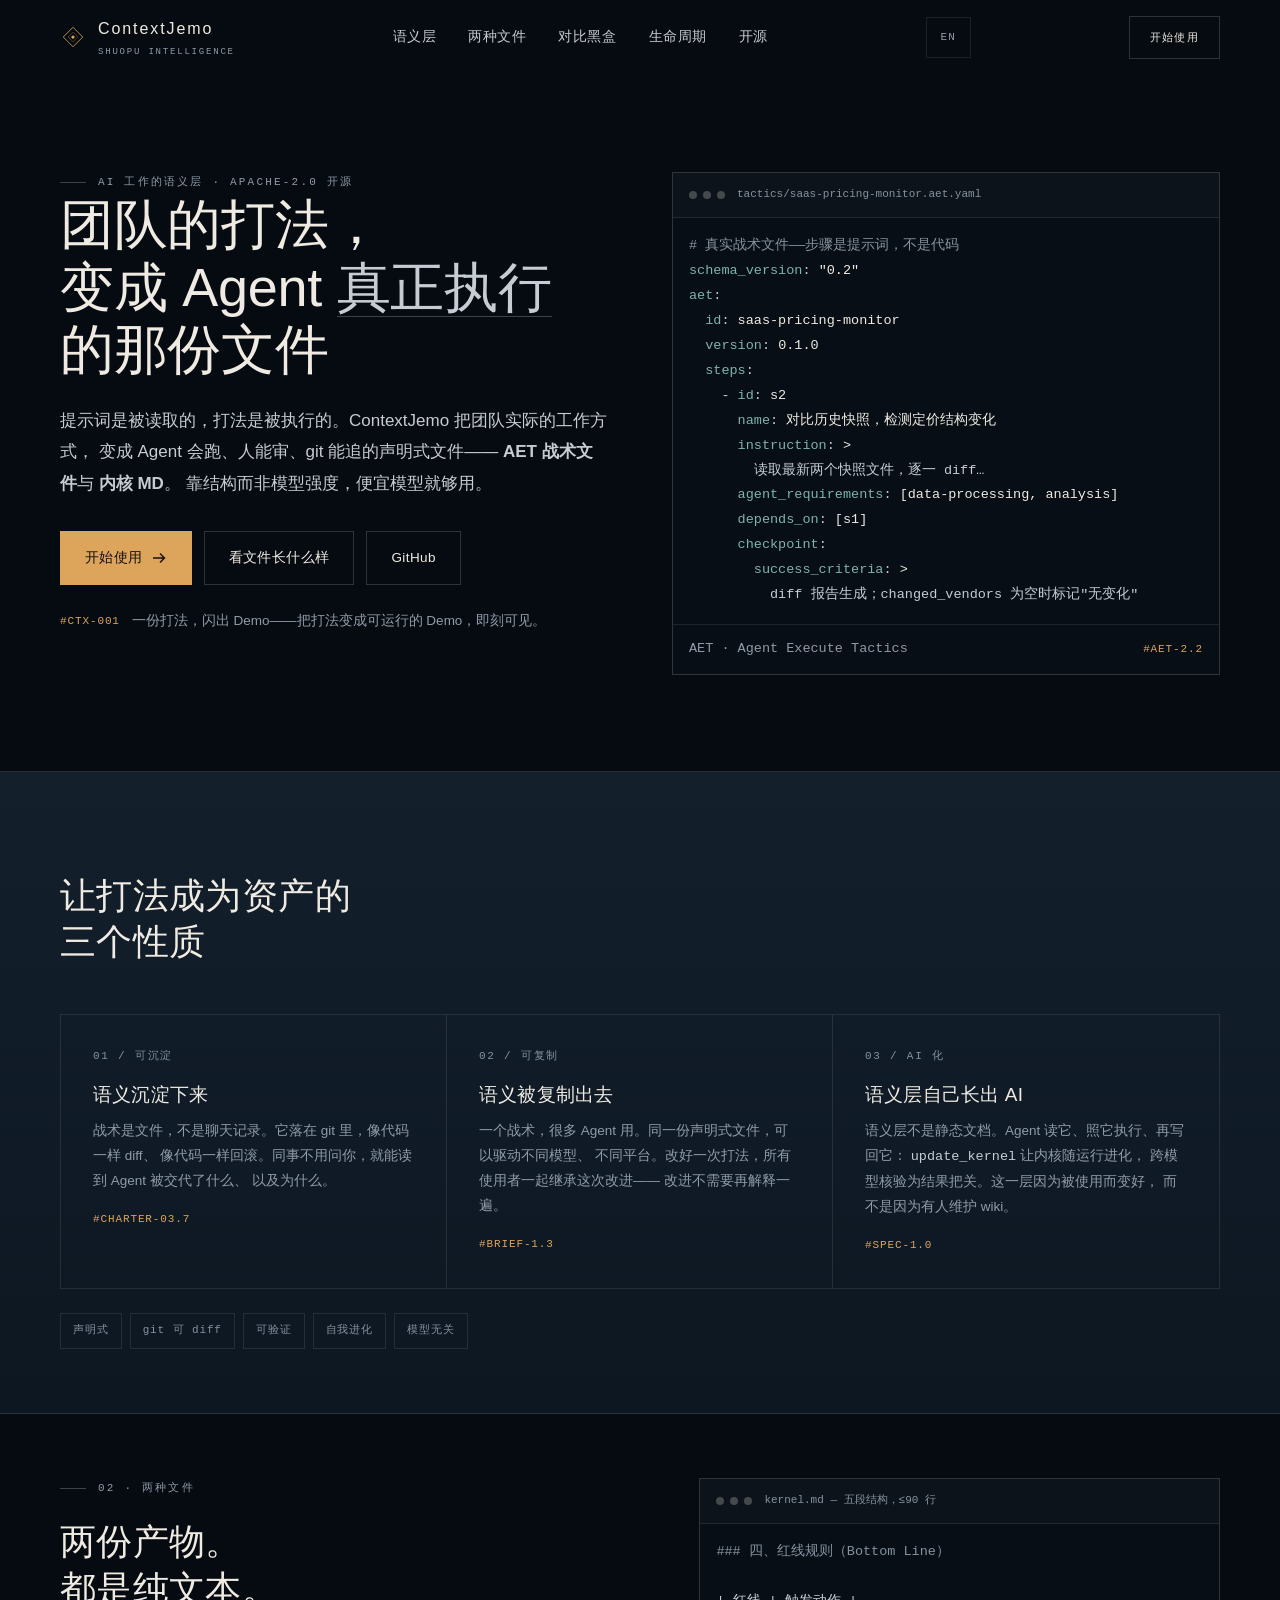
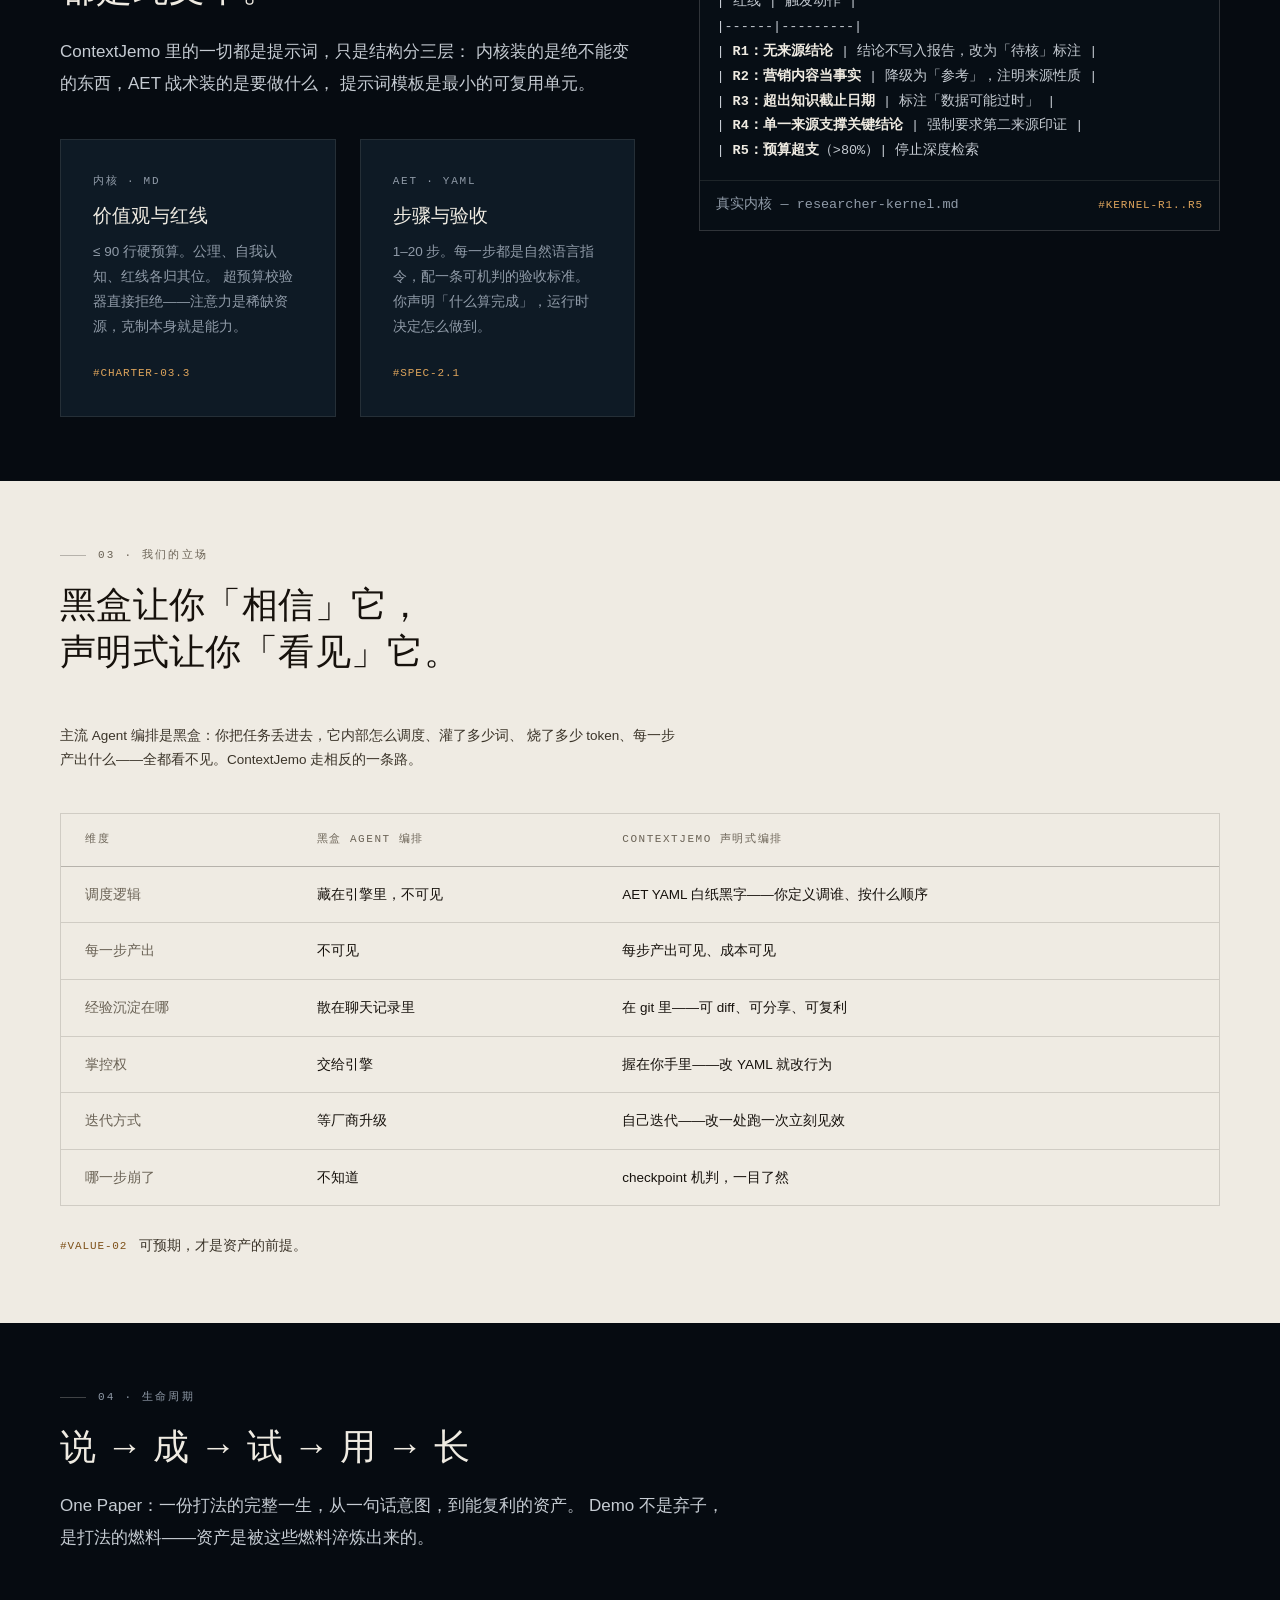
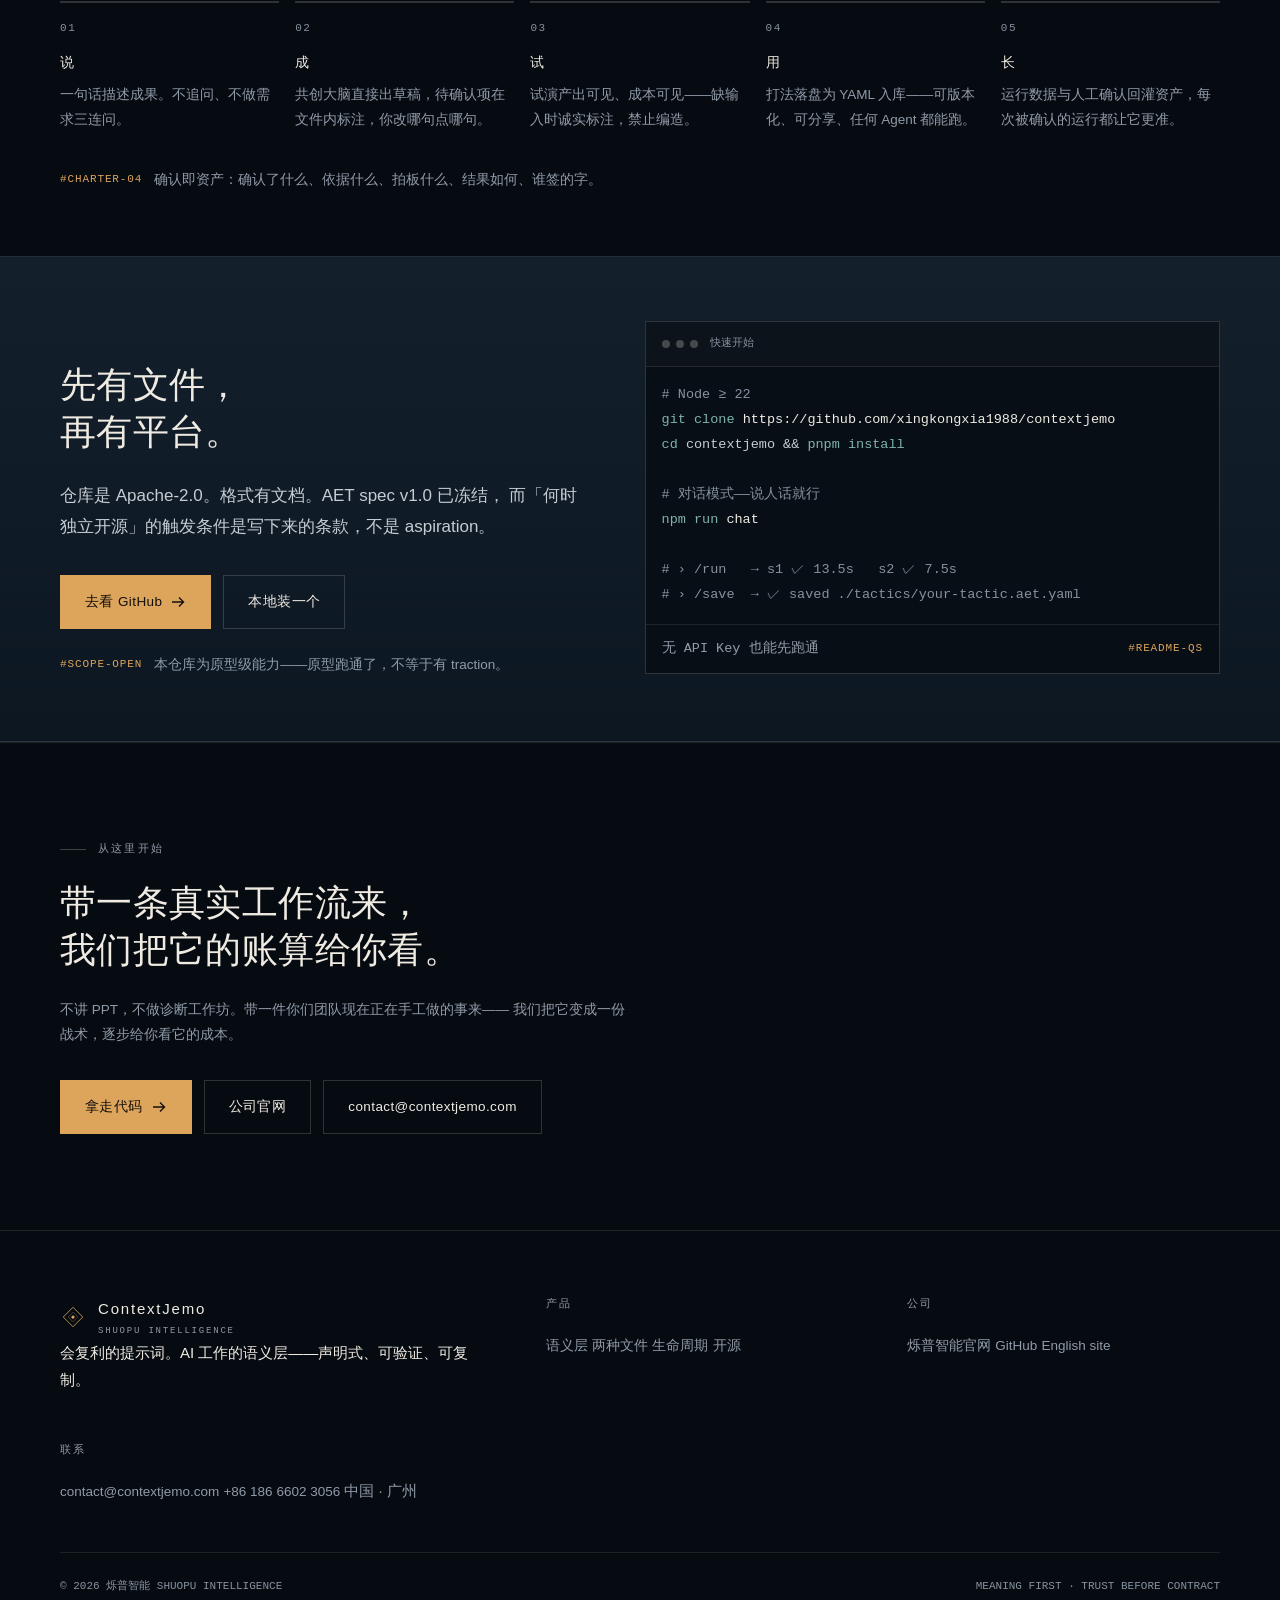
==== commit 19ad9360: "官网邮箱换成自有域名：contact@contextjemo.com - 阿里企业邮箱（免费版）已开通，域名 contextjemo.com，管理员 postmaster - MX/SPF 已生效：m" ====
--- a/cn/index.html
+++ b/cn/index.html
@@ -345,7 +345,7 @@
         <svg viewBox="0 0 16 16" fill="none" stroke="currentColor" stroke-width="1.4"><path d="M2 8h11M9 3.5 13.5 8 9 12.5"/></svg>
       </a>
       <a class="btn btn--ghost" href="https://xingkongxia1988.github.io/shuopu-site/">公司官网</a>
-      <a class="btn btn--ghost" href="mailto:wenlongcui@hotmail.com">wenlongcui@hotmail.com</a>
+      <a class="btn btn--ghost" href="mailto:contact@contextjemo.com">contact@contextjemo.com</a>
     </div>
   </div>
 </section>
@@ -381,7 +381,7 @@
       </div>
       <div class="foot-col">
         <h5>联系</h5>
-        <a href="mailto:wenlongcui@hotmail.com">wenlongcui@hotmail.com</a>
+        <a href="mailto:contact@contextjemo.com">contact@contextjemo.com</a>
         <a href="tel:18666023056">+86 186 6602 3056</a>
         <span style="color:var(--muted)">中国 · 广州</span>
       </div>
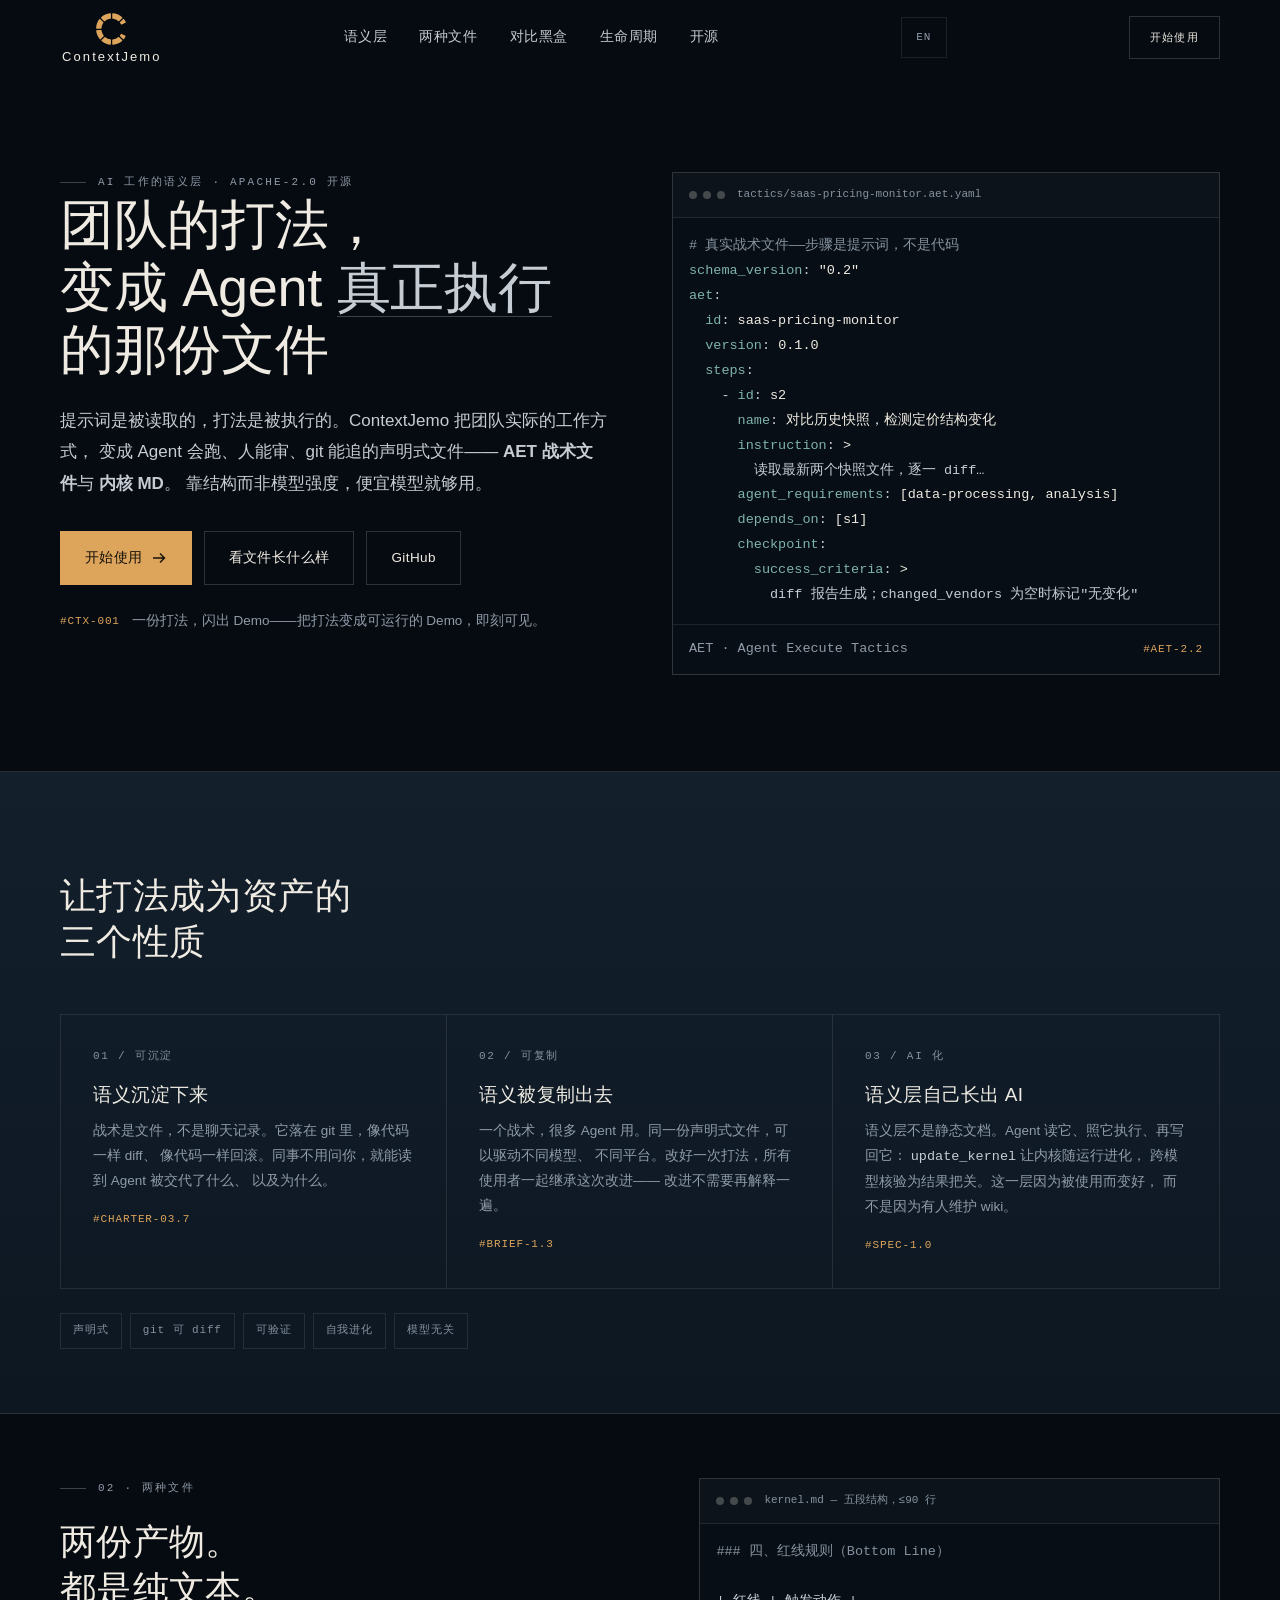
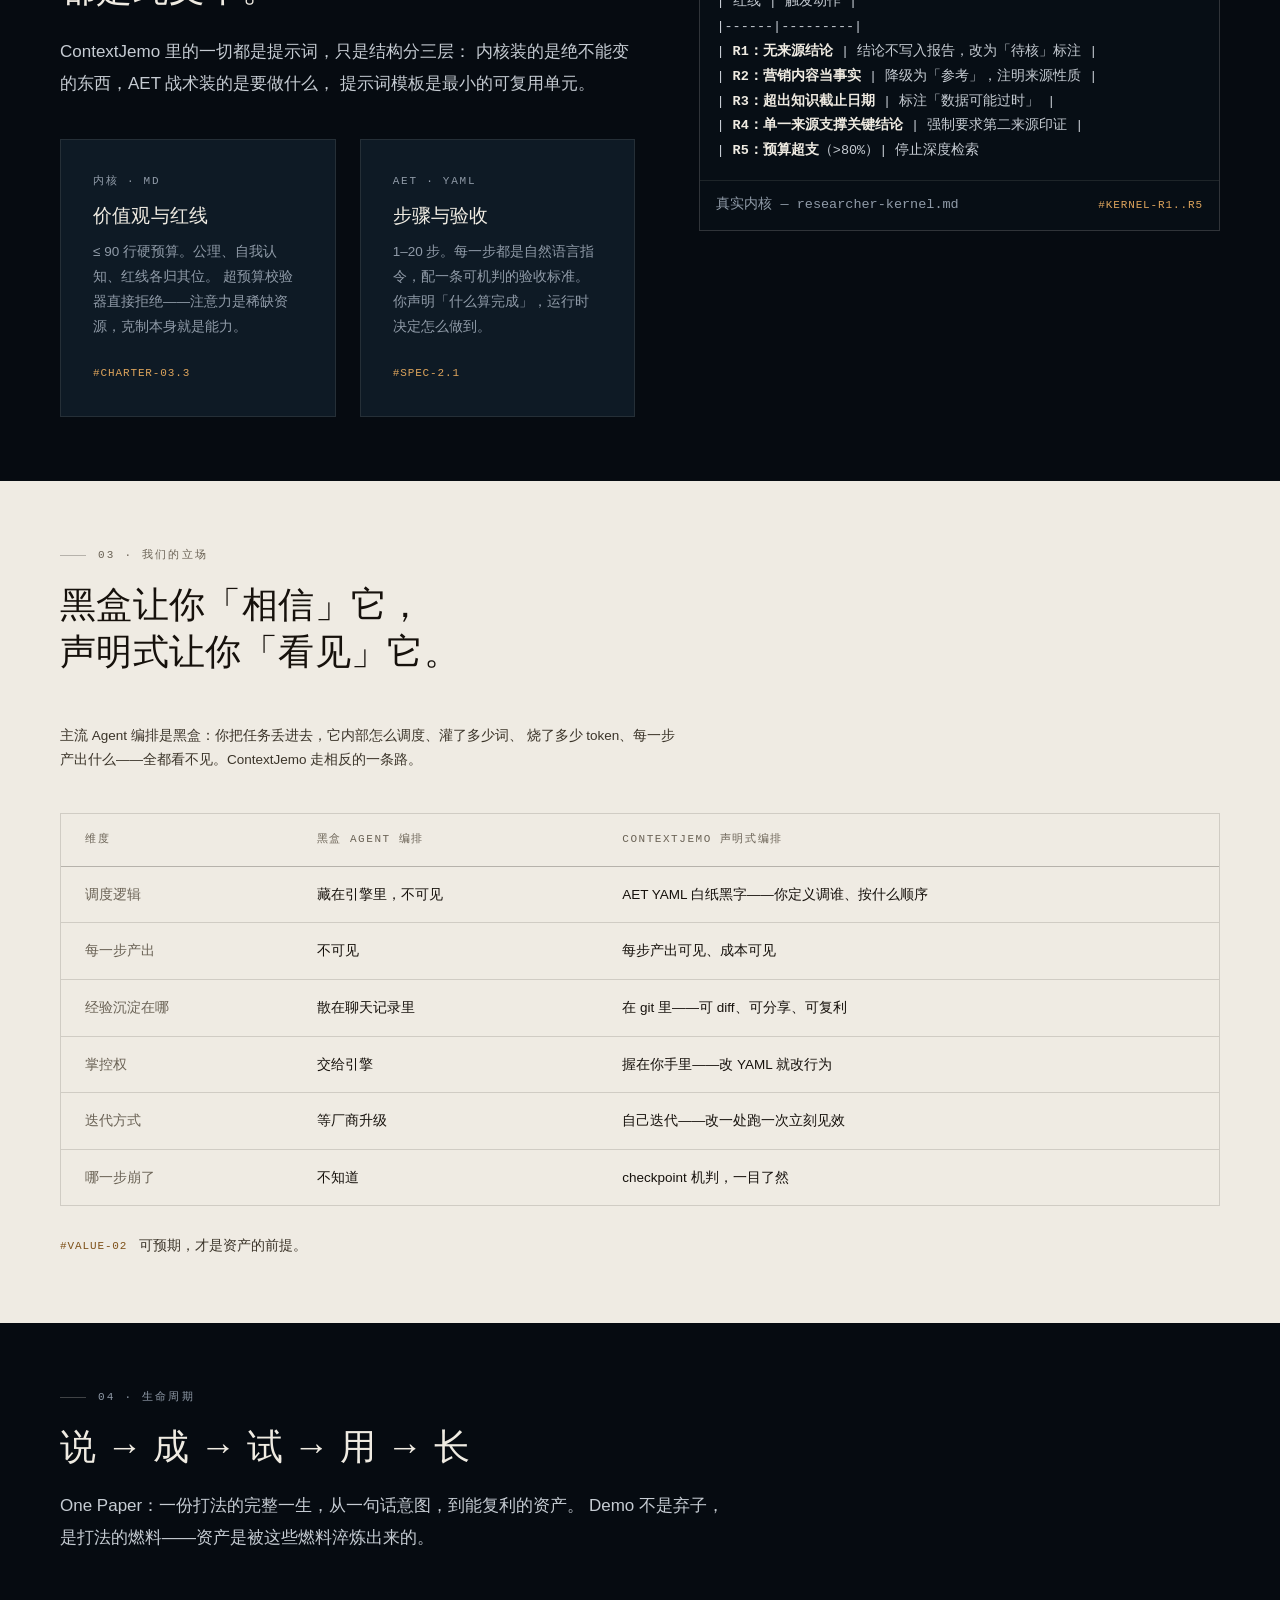
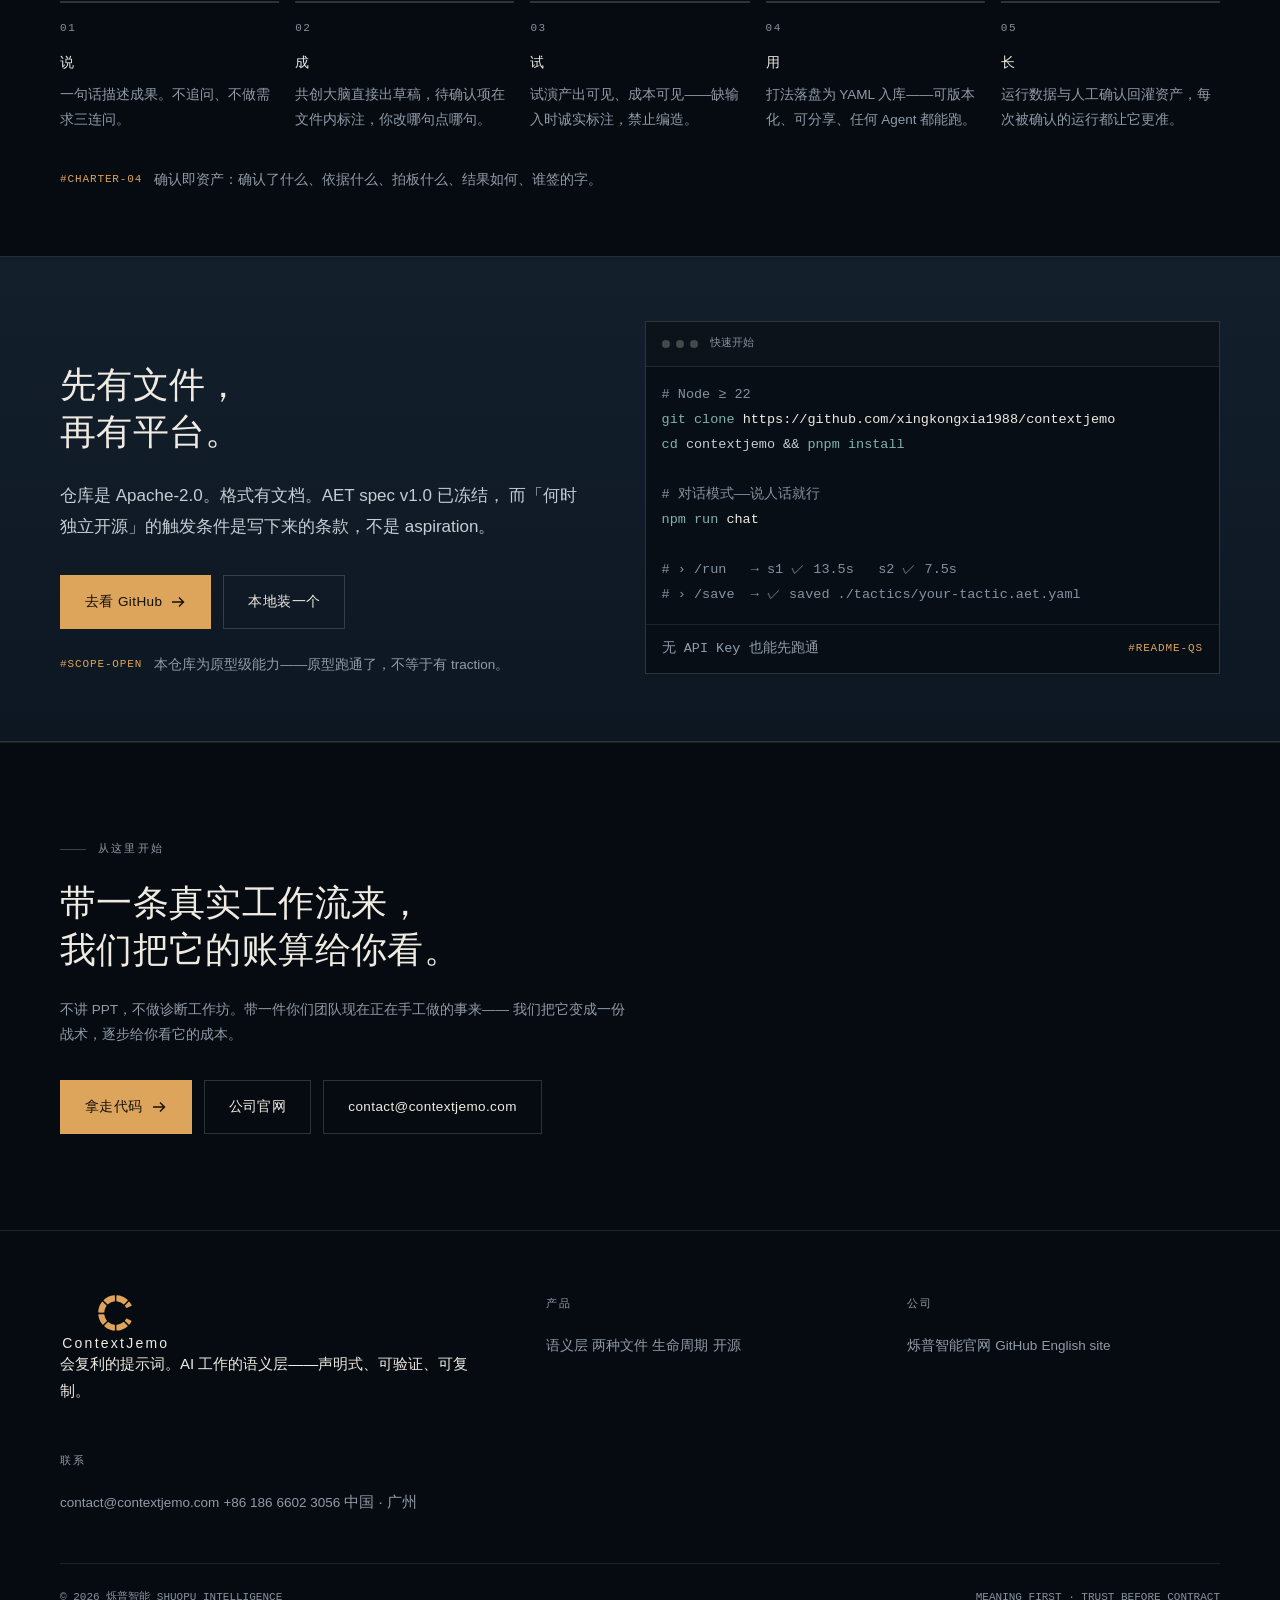
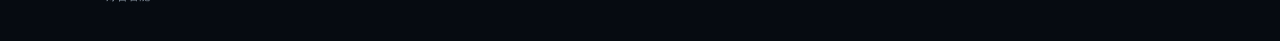
==== commit 928bf2d4: "feat(brand): 换用 ContextJemo 新 logo（琥珀分段 C 标记） - 品牌位由内联菱形 SVG 改为新 logo 矢量 cj-mark.svg - 锁定改为竖排：C 环标记在" ====
--- a/cn/index.html
+++ b/cn/index.html
@@ -21,12 +21,8 @@
 <header class="nav">
   <div class="wrap">
     <a class="brand" href="./" aria-label="ContextJemo 首页">
-      <svg viewBox="0 0 32 32" fill="none" aria-hidden="true">
-        <path d="M16 4 L28 16 L16 28 L4 16 Z" stroke="#DDA45C" stroke-width="1"/>
-        <path d="M16 10 L22 16 L16 22 L10 16 Z" stroke="#DDA45C" stroke-width="0.8" opacity="0.45"/>
-        <circle cx="16" cy="16" r="2" fill="#DDA45C"/>
-      </svg>
-      <span class="brand-name">ContextJemo<span>SHUOPU INTELLIGENCE</span></span>
+      <img class="brand-mark" src="../assets/logo/cj-mark.svg" alt="" aria-hidden="true">
+      <span class="brand-name">ContextJemo</span>
     </a>
     <nav class="nav-links" id="navLinks">
       <a href="#semantic-layer">语义层</a>
@@ -357,12 +353,8 @@
     <div class="foot-top">
       <div class="foot-brand">
         <a class="brand" href="./">
-          <svg viewBox="0 0 32 32" fill="none" aria-hidden="true">
-            <path d="M16 4 L28 16 L16 28 L4 16 Z" stroke="#DDA45C" stroke-width="1"/>
-            <path d="M16 10 L22 16 L16 22 L10 16 Z" stroke="#DDA45C" stroke-width="0.8" opacity="0.45"/>
-            <circle cx="16" cy="16" r="2" fill="#DDA45C"/>
-          </svg>
-          <span class="brand-name">ContextJemo<span>SHUOPU INTELLIGENCE</span></span>
+          <img class="brand-mark" src="../assets/logo/cj-mark.svg" alt="" aria-hidden="true">
+          <span class="brand-name">ContextJemo</span>
         </a>
         <p>会复利的提示词。AI 工作的语义层——声明式、可验证、可复制。</p>
       </div>
--- a/assets/css/site.css
+++ b/assets/css/site.css
@@ -202,12 +202,12 @@
   border-bottom-color: var(--line);
 }
 .nav .wrap { display: flex; align-items: center; justify-content: space-between; width: 100%; }
-.brand { display: flex; align-items: center; gap: var(--sp-3); }
-.brand svg { width: 26px; height: 26px; flex: none; }
-.brand-name { font-size: 16px; letter-spacing: 0.12em; font-weight: 500; }
-.brand-name span {
-  font-family: var(--mono); font-size: 9px; letter-spacing: 0.2em;
-  color: var(--muted); display: block; margin-top: 1px; font-weight: 400;
+/* 品牌锁定：琥珀分段 C 标记在上，ContextJemo 字标在下（不带公司名） */
+.brand { display: inline-flex; flex-direction: column; align-items: center; gap: 5px; }
+.brand-mark { width: 32px; height: 32px; display: block; }
+.brand-name {
+  font-size: 13px; letter-spacing: 0.16em; font-weight: 500;
+  line-height: 1; text-indent: 0.16em; color: var(--text);
 }
 .nav-links { display: flex; align-items: center; gap: var(--sp-6); }
 .nav-links a {
@@ -395,7 +395,8 @@
 /* ---------- footer ---------- */
 .footer { border-top: 1px solid var(--line); padding: var(--sp-8) 0 var(--sp-6); }
 .foot-top { display: grid; grid-template-columns: 1.4fr 1fr 1fr; gap: var(--sp-7); }
-.foot-brand .brand-name { font-size: 15px; }
+.foot-brand .brand-mark { width: 36px; height: 36px; }
+.foot-brand .brand-name { font-size: 14px; }
 .foot-col h5 {
   font-family: var(--mono); font-size: var(--fs-6); letter-spacing: 0.16em;
   text-transform: uppercase; color: var(--muted); font-weight: 500; margin-bottom: var(--sp-4);
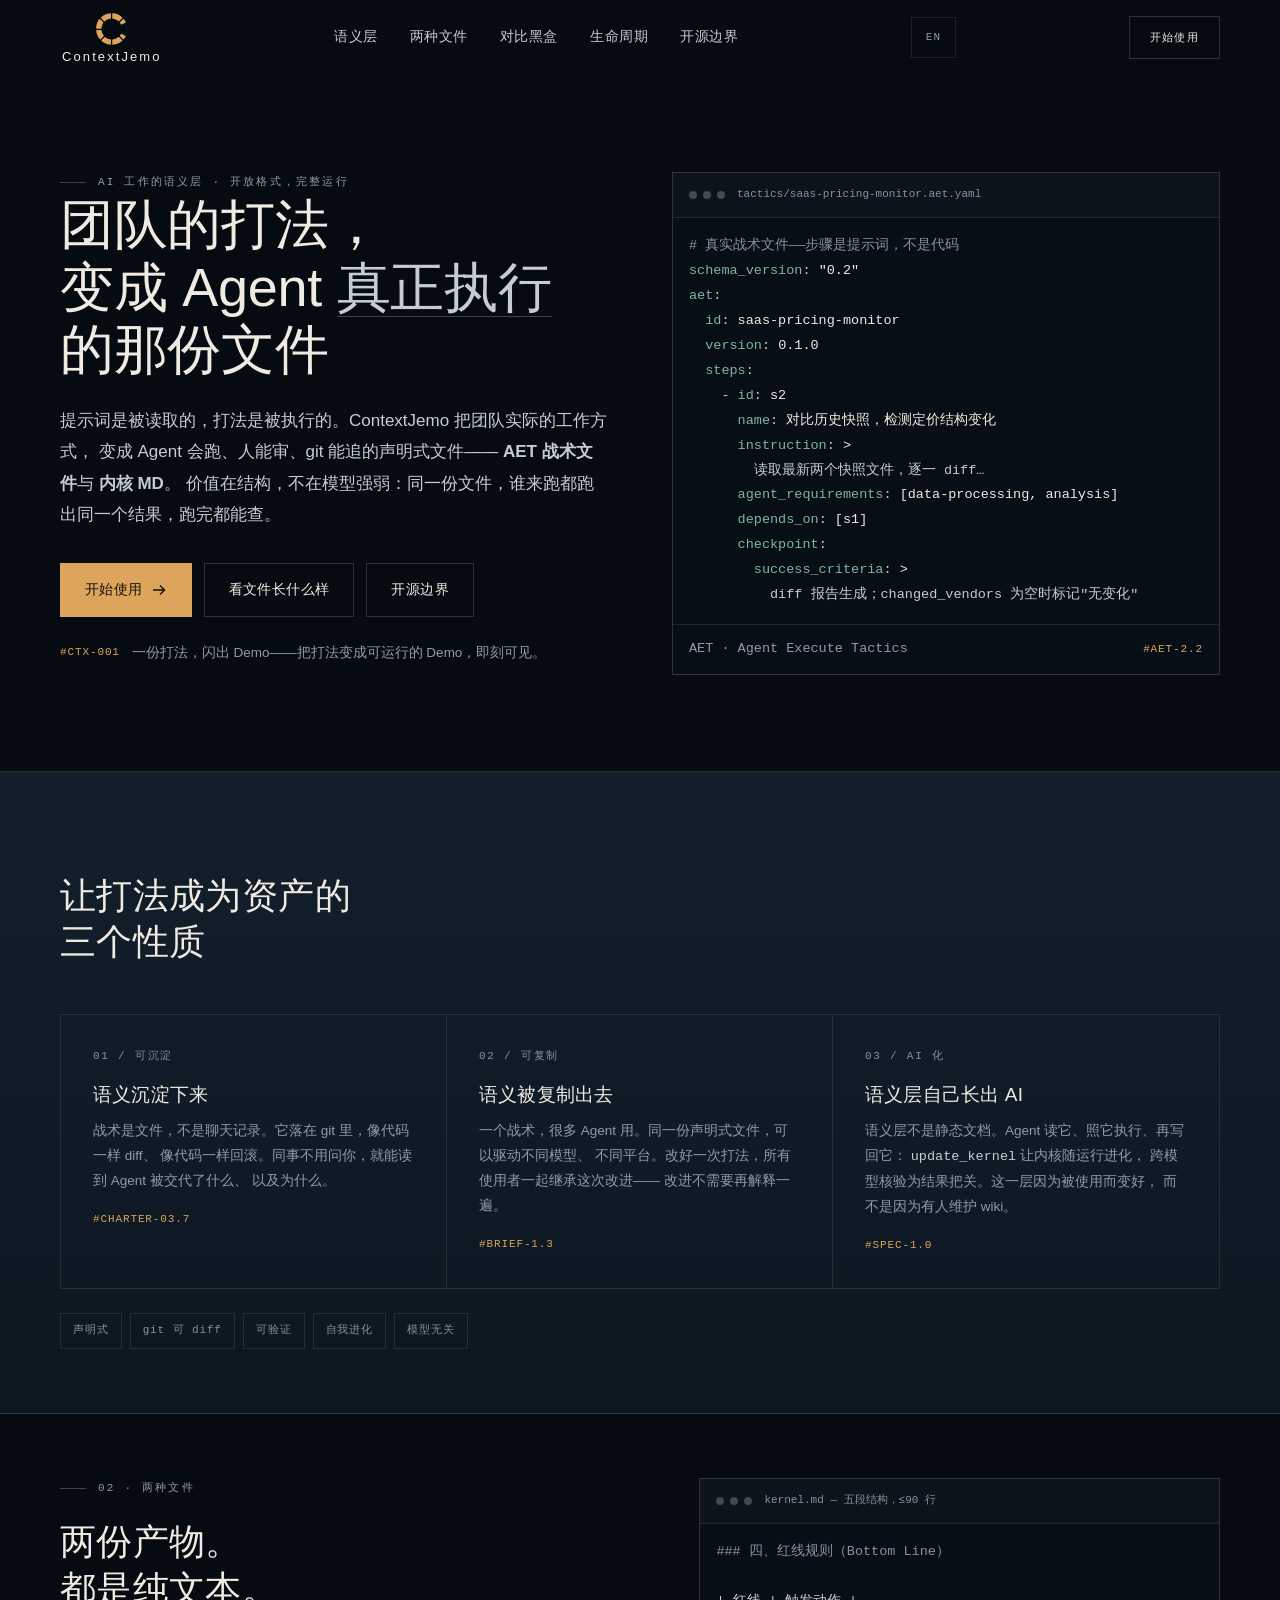
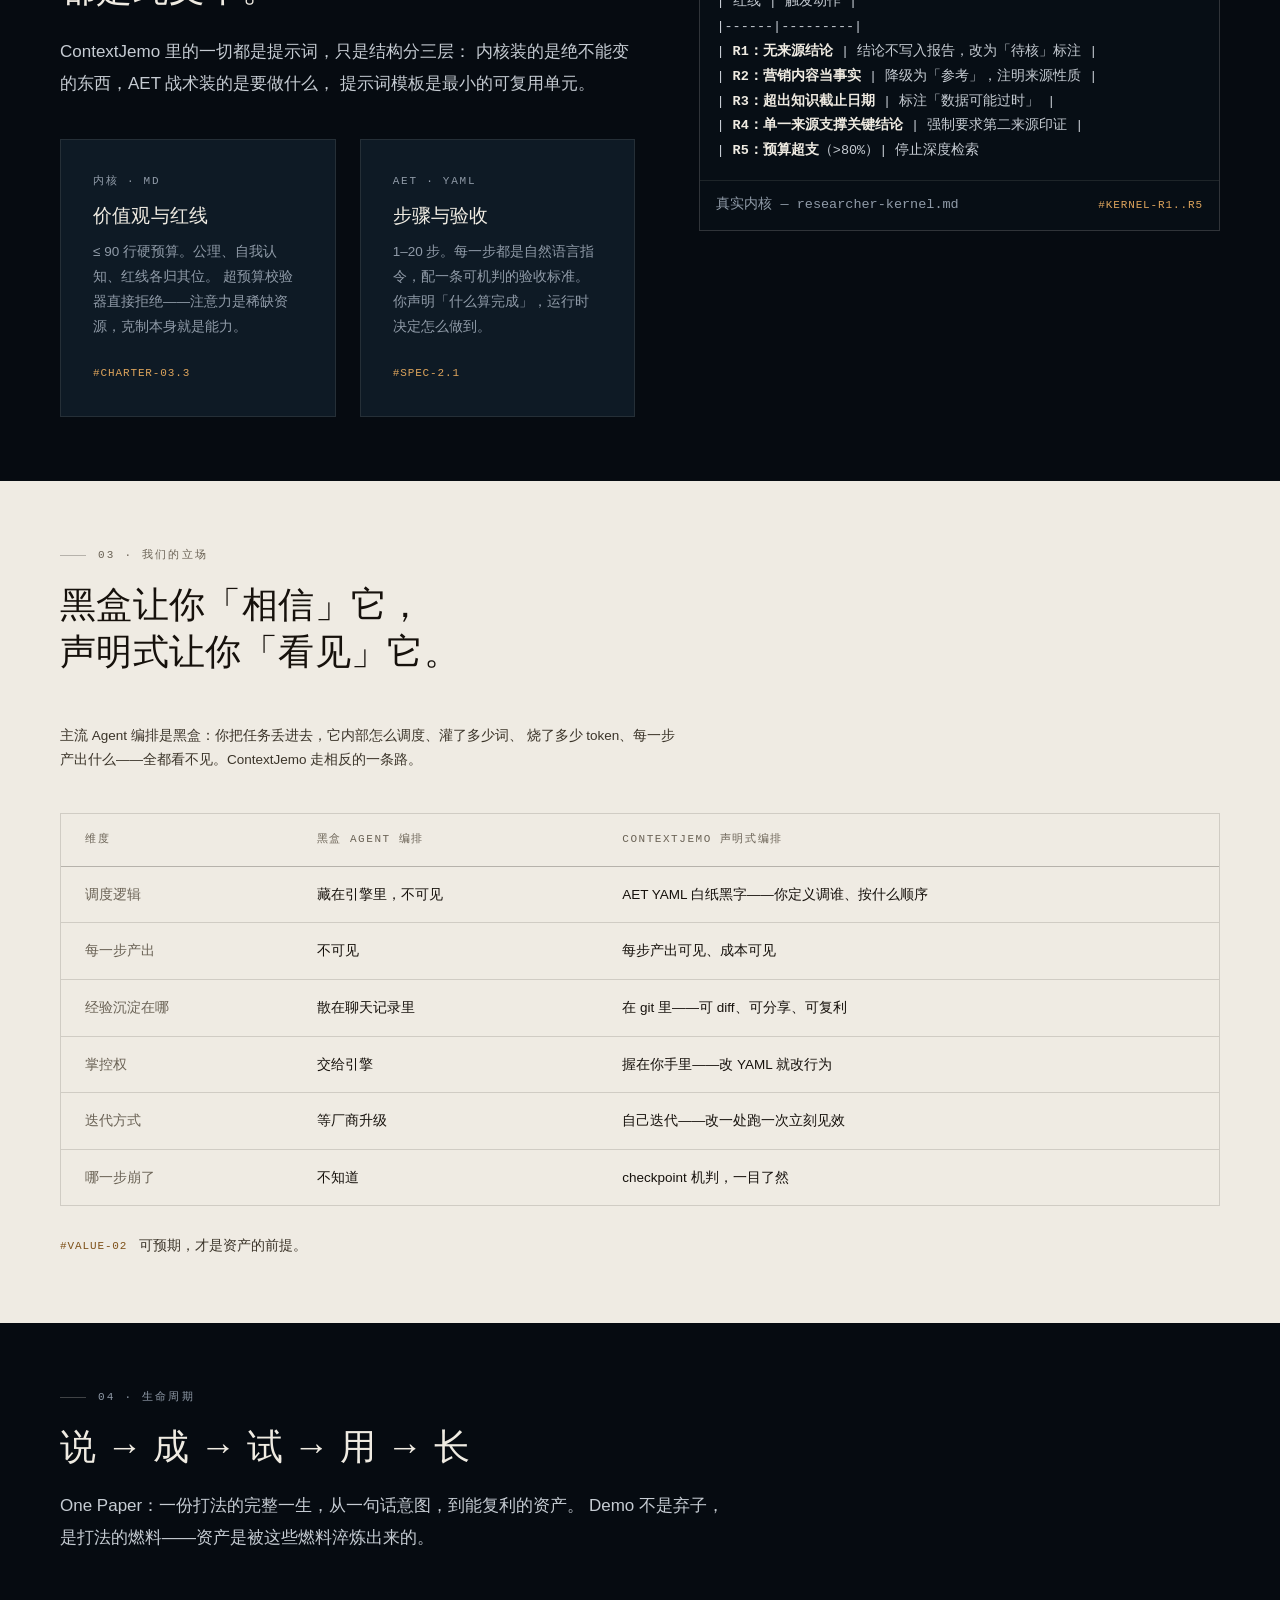
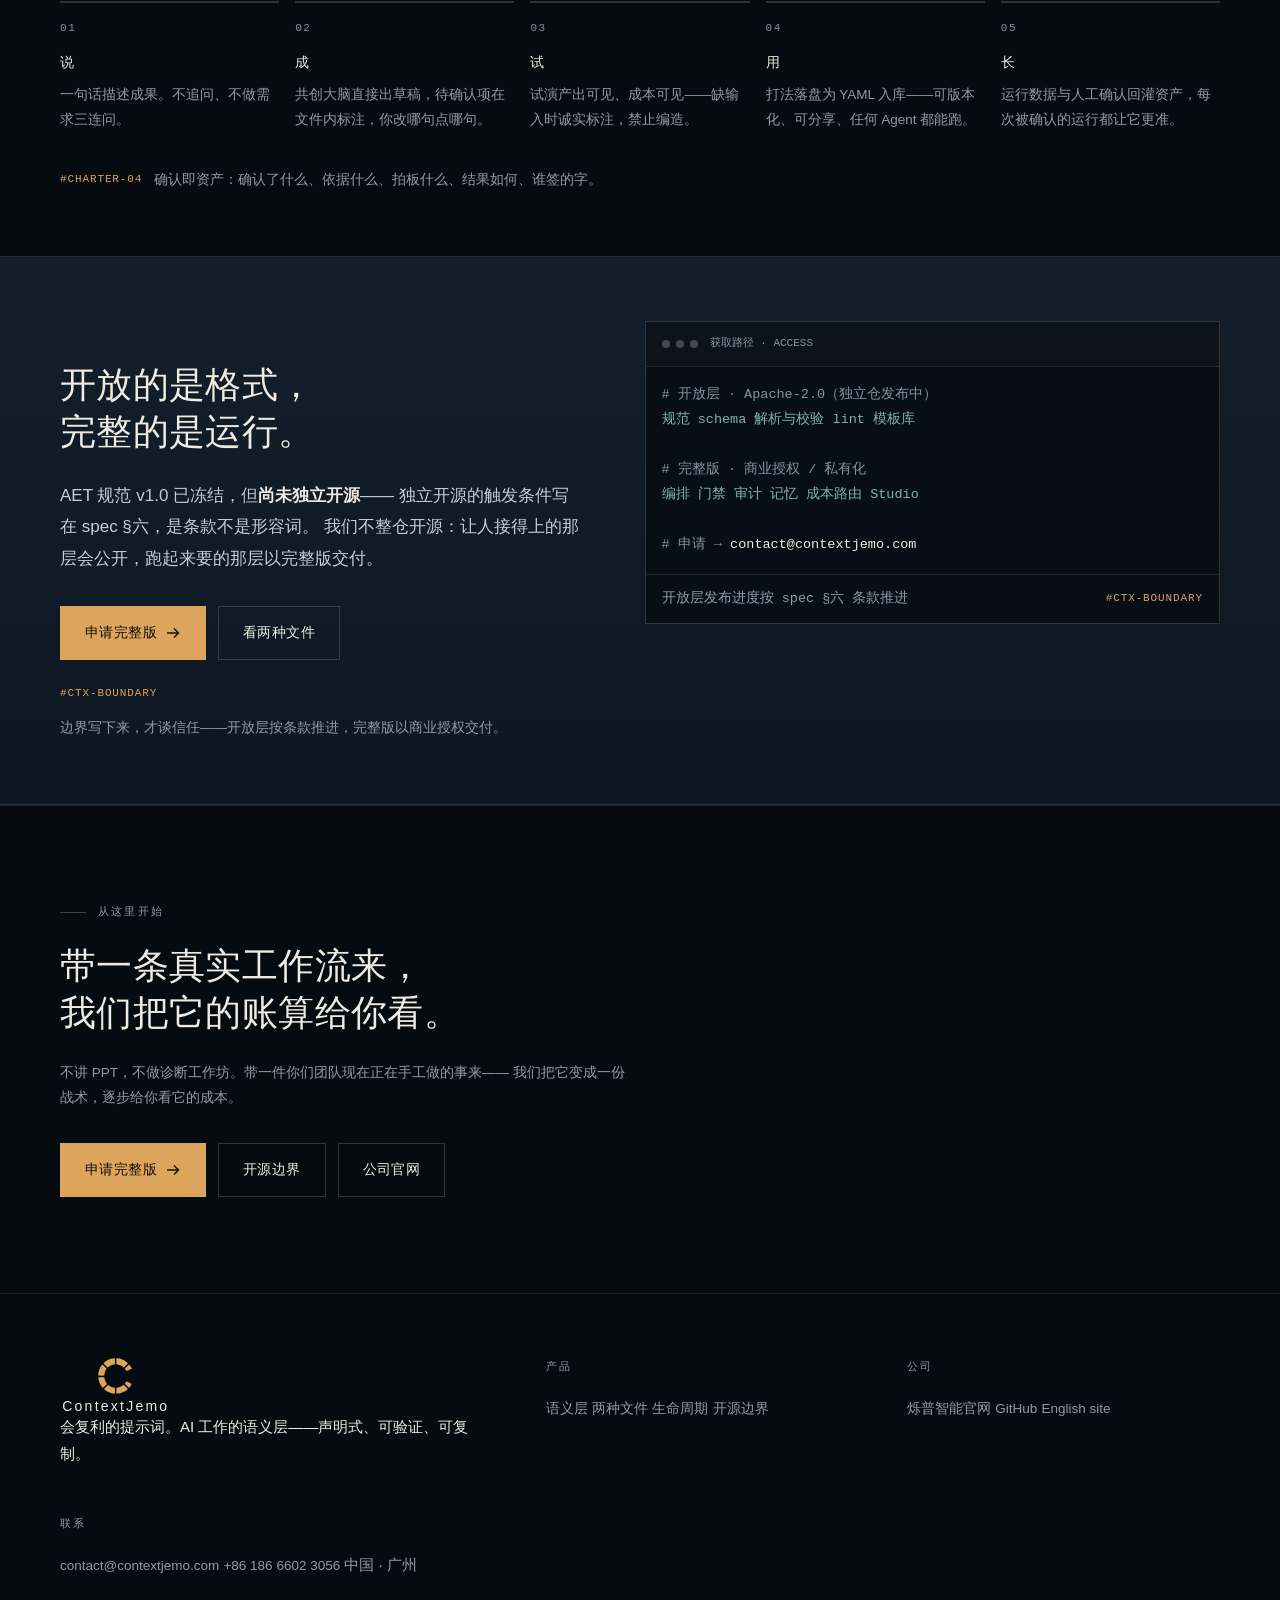
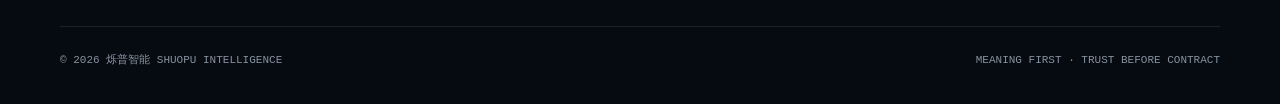
==== commit 36990253: "fix(positioning): 去掉「便宜模型就够用」与「Apache-2.0 开源」过度宣称，改为明确的开源边界 - 首屏副文案与 meta：删掉「便宜模型就够用 / Cheaper model" ====
--- a/cn/index.html
+++ b/cn/index.html
@@ -4,7 +4,7 @@
 <meta charset="UTF-8">
 <meta name="viewport" content="width=device-width, initial-scale=1.0">
 <title>ContextJemo — AI 工作的语义层 | 会复利的提示词</title>
-<meta name="description" content="ContextJemo 是 AI 工作的语义层。把团队的打法变成 Agent 真正执行的可执行文件——声明式、可验证、可复制。便宜模型就够。">
+<meta name="description" content="ContextJemo 是 AI 工作的语义层。把团队的打法变成 Agent 真正执行的可执行文件——声明式、可验证、可复制。价值在结构，不在模型强弱。">
 <meta name="theme-color" content="#060B11">
 <meta property="og:title" content="ContextJemo — AI 工作的语义层">
 <meta property="og:description" content="把团队的打法变成 Agent 真正执行的可执行文件。">
@@ -29,7 +29,7 @@
       <a href="#files">两种文件</a>
       <a href="#blackbox">对比黑盒</a>
       <a href="#lifecycle">生命周期</a>
-      <a href="#open">开源</a>
+      <a href="#open">开源边界</a>
       <a class="nav-mobile-cta" href="#start">开始使用 →</a>
     </nav>
     <a class="nav-lang" href="../" lang="en" hreflang="en" aria-label="English version">EN</a>
@@ -44,14 +44,14 @@
 <section class="hero">
   <div class="wrap hero-grid">
     <div>
-      <div class="eyebrow rv">AI 工作的语义层 · Apache-2.0 开源</div>
+      <div class="eyebrow rv">AI 工作的语义层 · 开放格式，完整运行</div>
       <h1 class="h-display rv rv-d1">团队的打法，<br>变成 Agent <span class="hl">真正执行</span><br>的那份文件</h1>
       <p class="hero-sub rv rv-d2">
         提示词是被读取的，打法是被执行的。ContextJemo 把团队实际的工作方式，
         变成 Agent 会跑、人能审、git 能追的声明式文件——
         <strong style="color:var(--text-2)">AET 战术文件</strong>与
         <strong style="color:var(--text-2)">内核 MD</strong>。
-        靠结构而非模型强度，便宜模型就够用。
+        价值在结构，不在模型强弱：同一份文件，谁来跑都跑出同一个结果，跑完都能查。
       </p>
       <div class="hero-actions rv rv-d3">
         <a class="btn btn--solid" href="#start">
@@ -59,7 +59,7 @@
           <svg viewBox="0 0 16 16" fill="none" stroke="currentColor" stroke-width="1.4"><path d="M2 8h11M9 3.5 13.5 8 9 12.5"/></svg>
         </a>
         <a class="btn btn--ghost" href="#files">看文件长什么样</a>
-        <a class="btn btn--ghost" href="https://github.com/xingkongxia1988/contextjemo">GitHub</a>
+        <a class="btn btn--ghost" href="#open">开源边界</a>
       </div>
       <div class="hero-note rv rv-d3">
         <span class="trace">#CTX-001</span>
@@ -280,22 +280,23 @@
   <div class="wrap">
     <div class="split split--rev">
       <div>
-        <div class="eyebrow rv">05 · 开源</div>
-        <h2 class="h2 rv rv-d1" style="margin-top:20px">先有文件，<br>再有平台。</h2>
+        <div class="eyebrow rv">05 · 开源边界</div>
+        <h2 class="h2 rv rv-d1" style="margin-top:20px">开放的是格式，<br>完整的是运行。</h2>
         <p class="lead rv rv-d2" style="margin-top:24px">
-          仓库是 Apache-2.0。格式有文档。AET spec v1.0 已冻结，
-          而「何时独立开源」的触发条件是写下来的条款，不是 aspiration。
+          AET 规范 v1.0 已冻结，但<strong style="color:var(--text)">尚未独立开源</strong>——
+          独立开源的触发条件写在 spec §六，是条款不是形容词。
+          我们不整仓开源：让人接得上的那层会公开，跑起来要的那层以完整版交付。
         </p>
         <div class="cta-actions rv rv-d3">
-          <a class="btn btn--solid" href="https://github.com/xingkongxia1988/contextjemo">
-            去看 GitHub
+          <a class="btn btn--solid" href="mailto:contact@contextjemo.com?subject=ContextJemo%20%E5%AE%8C%E6%95%B4%E7%89%88%E7%94%B3%E8%AF%B7">
+            申请完整版
             <svg viewBox="0 0 16 16" fill="none" stroke="currentColor" stroke-width="1.4"><path d="M2 8h11M9 3.5 13.5 8 9 12.5"/></svg>
           </a>
-          <a class="btn btn--ghost" href="#start">本地装一个</a>
+          <a class="btn btn--ghost" href="#files">看两种文件</a>
         </div>
         <div class="hero-note rv rv-d3">
-          <span class="trace">#SCOPE-OPEN</span>
-          <span class="small">本仓库为原型级能力——原型跑通了，不等于有 traction。</span>
+          <span class="trace">#CTX-BOUNDARY</span>
+          <span class="small">边界写下来，才谈信任——开放层按条款推进，完整版以商业授权交付。</span>
         </div>
       </div>
 
@@ -303,22 +304,20 @@
         <div class="art">
           <div class="art-head">
             <div class="art-dots"><i></i><i></i><i></i></div>
-            <span class="art-path">快速开始</span>
+            <span class="art-path">获取路径 · ACCESS</span>
           </div>
           <div class="art-body">
-<pre><span class="c"># Node ≥ 22</span>
-<span class="k">git clone</span> <span class="v">https://github.com/xingkongxia1988/contextjemo</span>
-<span class="k">cd</span> contextjemo &amp;&amp; <span class="k">pnpm install</span>
-
-<span class="c"># 对话模式——说人话就行</span>
-<span class="k">npm run</span> <span class="v">chat</span>
-
-<span class="c"># › /run   → s1 ✓ 13.5s   s2 ✓ 7.5s</span>
-<span class="c"># › /save  → ✓ saved ./tactics/your-tactic.aet.yaml</span></pre>
+<pre><span class="c"># 开放层 · Apache-2.0（独立仓发布中）</span>
+<span class="k">规范</span> <span class="k">schema</span> <span class="k">解析与校验</span> <span class="k">lint</span> <span class="k">模板库</span>
+
+<span class="c"># 完整版 · 商业授权 / 私有化</span>
+<span class="k">编排</span> <span class="k">门禁</span> <span class="k">审计</span> <span class="k">记忆</span> <span class="k">成本路由</span> <span class="k">Studio</span>
+
+<span class="c"># 申请 →</span> <span class="v">contact@contextjemo.com</span></pre>
           </div>
           <div class="art-foot">
-            <span class="small mono">无 API Key 也能先跑通</span>
-            <span class="trace">#README-QS</span>
+            <span class="small mono">开放层发布进度按 spec §六 条款推进</span>
+            <span class="trace">#CTX-BOUNDARY</span>
           </div>
         </div>
       </div>
@@ -336,12 +335,12 @@
       我们把它变成一份战术，逐步给你看它的成本。
     </p>
     <div class="cta-actions rv rv-d3">
-      <a class="btn btn--solid" href="https://github.com/xingkongxia1988/contextjemo">
-        拿走代码
+      <a class="btn btn--solid" href="mailto:contact@contextjemo.com?subject=ContextJemo%20%E5%AE%8C%E6%95%B4%E7%89%88%E7%94%B3%E8%AF%B7">
+        申请完整版
         <svg viewBox="0 0 16 16" fill="none" stroke="currentColor" stroke-width="1.4"><path d="M2 8h11M9 3.5 13.5 8 9 12.5"/></svg>
       </a>
+      <a class="btn btn--ghost" href="#open">开源边界</a>
       <a class="btn btn--ghost" href="https://xingkongxia1988.github.io/shuopu-site/">公司官网</a>
-      <a class="btn btn--ghost" href="mailto:contact@contextjemo.com">contact@contextjemo.com</a>
     </div>
   </div>
 </section>
@@ -363,7 +362,7 @@
         <a href="#semantic-layer">语义层</a>
         <a href="#files">两种文件</a>
         <a href="#lifecycle">生命周期</a>
-        <a href="#open">开源</a>
+        <a href="#open">开源边界</a>
       </div>
       <div class="foot-col">
         <h5>公司</h5>
